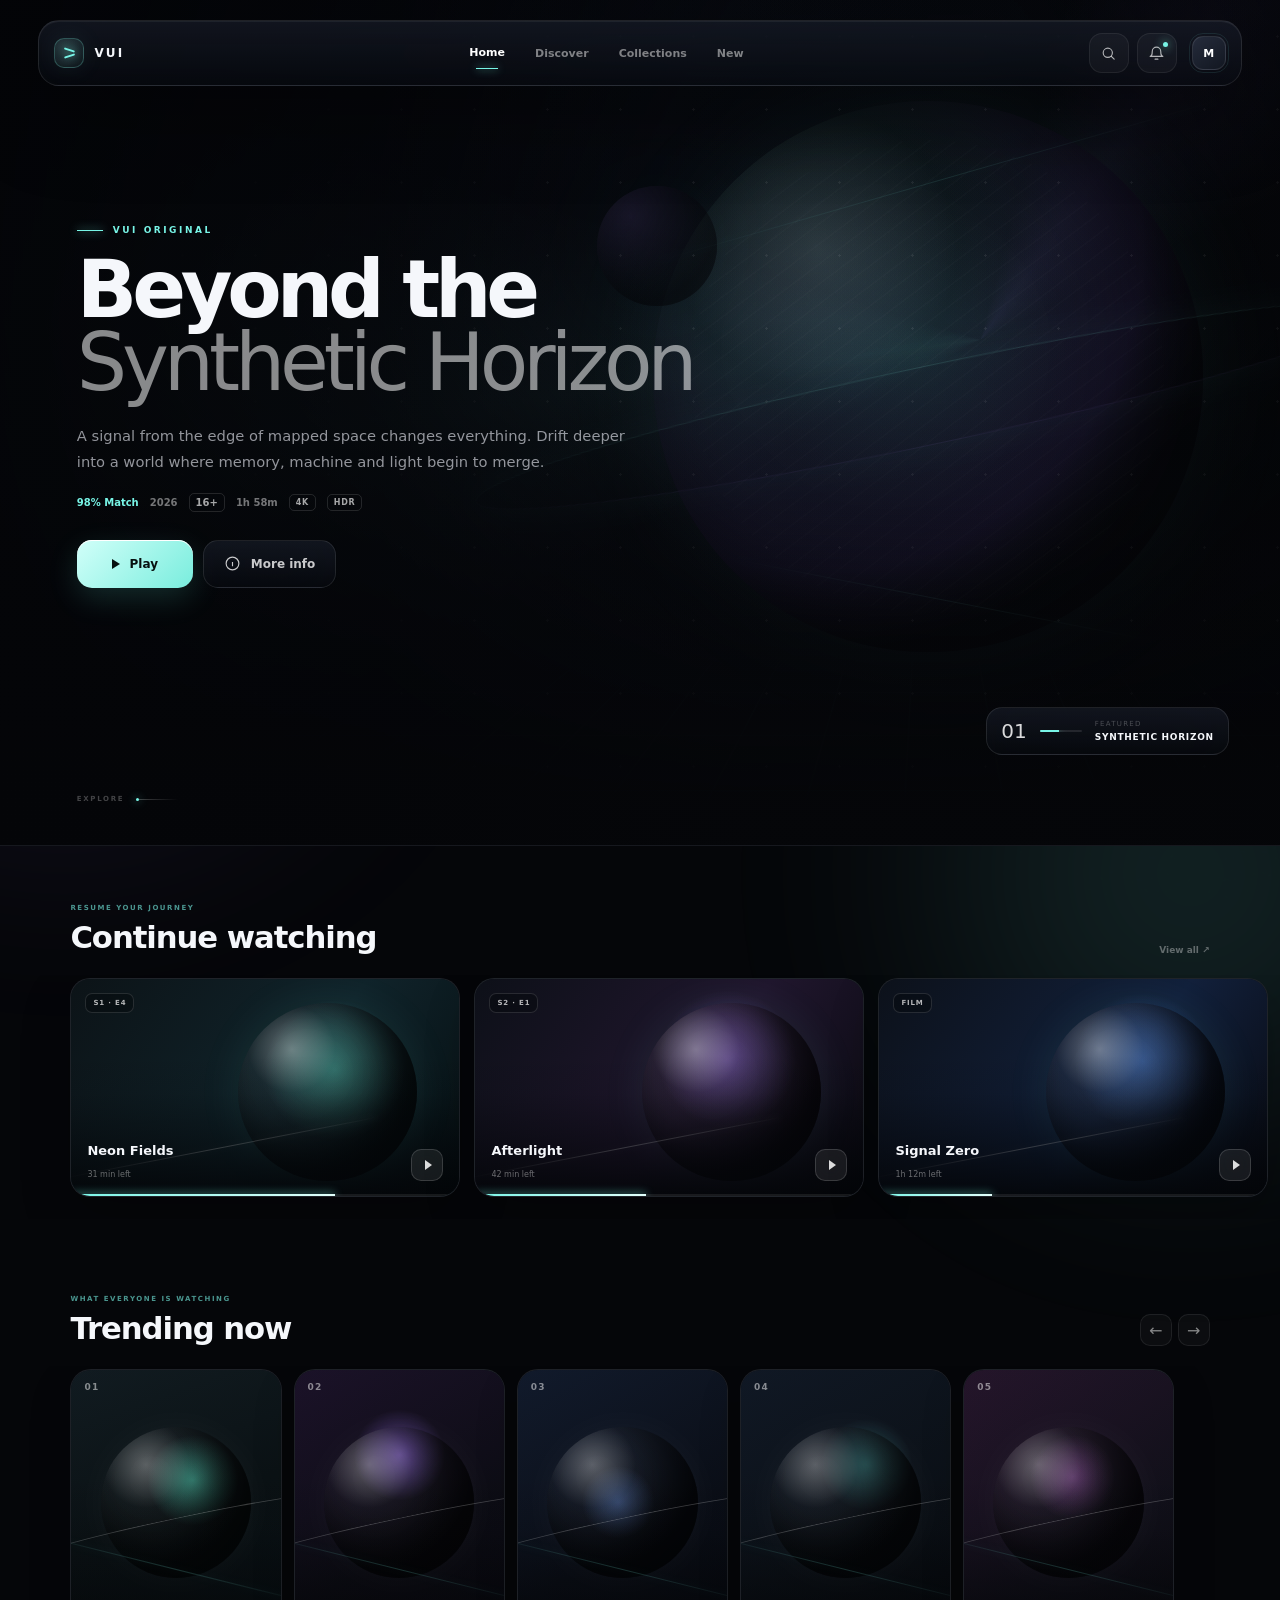
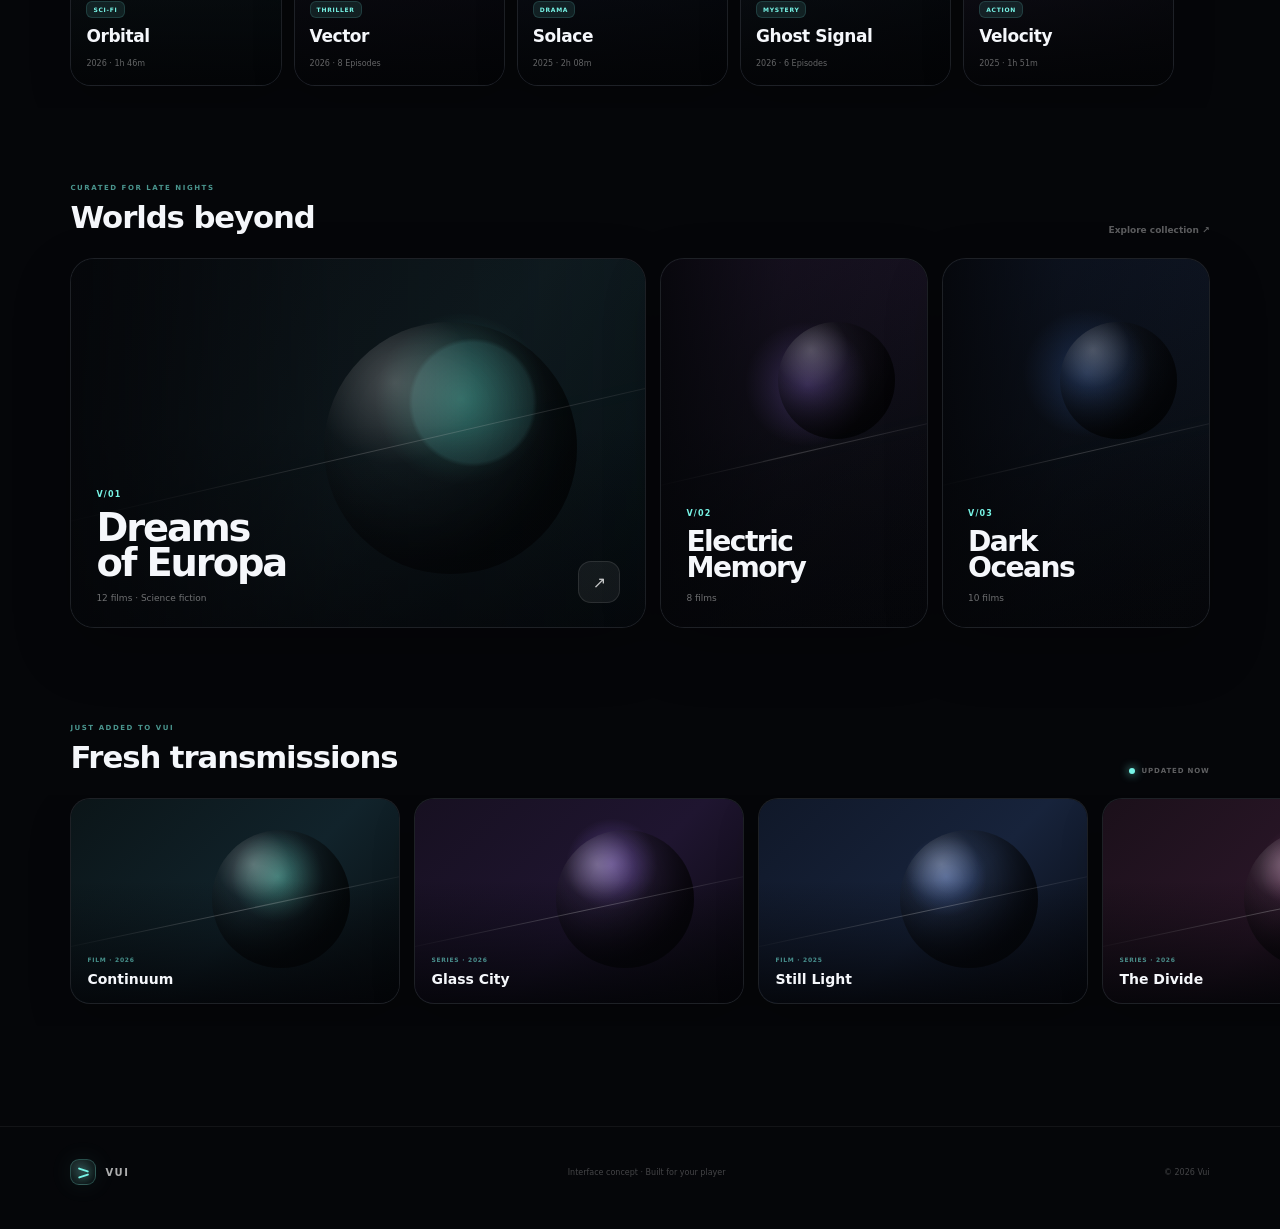
==== resources/vui/index.html @ 6ddaef86 "Render exact Vui homepage with Qt WebEngine" ====
<!doctype html>
<html lang="en">
<head>
  <meta charset="UTF-8" />
  <meta name="viewport" content="width=device-width, initial-scale=1.0" />
  <meta name="theme-color" content="#050609" />
  <title>Vui — Discover</title>
  <link rel="stylesheet" href="./home.css" />
</head>
<body>
  <div class="page-noise"></div>
  <div class="aurora aurora-a"></div>
  <div class="aurora aurora-b"></div>

  <header class="nav-shell">
    <nav class="nav glass">
      <a class="brand" href="./index.html" aria-label="Vui home">
        <span class="brand-mark"><i></i><i></i></span>
        <span>VUI</span>
      </a>

      <div class="nav-links" aria-label="Primary navigation">
        <a class="active" href="#">Home</a>
        <a href="#trending">Discover</a>
        <a href="#collections">Collections</a>
        <a href="#new">New</a>
      </div>

      <div class="nav-actions">
        <button class="round-button search-button" aria-label="Search">
          <svg viewBox="0 0 24 24"><circle cx="11" cy="11" r="6.5"/><path d="m16 16 4 4"/></svg>
        </button>
        <button class="round-button" aria-label="Notifications">
          <svg viewBox="0 0 24 24"><path d="M18 9a6 6 0 0 0-12 0c0 7-3 7-3 7h18s-3 0-3-7M10 20h4"/></svg>
          <span class="notify-dot"></span>
        </button>
        <button class="profile" aria-label="Profile">
          <span class="profile-core">M</span>
          <span class="profile-ring"></span>
        </button>
      </div>
    </nav>
  </header>

  <main>
    <section class="hero">
      <div class="hero-art" aria-hidden="true">
        <div class="planet planet-main"></div>
        <div class="planet planet-small"></div>
        <div class="hero-grid"></div>
        <div class="hero-beam beam-a"></div>
        <div class="hero-beam beam-b"></div>
        <div class="star-field"></div>
      </div>

      <div class="hero-vignette"></div>

      <div class="hero-content">
        <div class="hero-kicker"><span></span> VUI ORIGINAL</div>
        <h1>Beyond the<br><em>Synthetic Horizon</em></h1>
        <p>A signal from the edge of mapped space changes everything. Drift deeper into a world where memory, machine and light begin to merge.</p>

        <div class="meta">
          <span class="match">98% Match</span>
          <span>2026</span>
          <span class="rating">16+</span>
          <span>1h 58m</span>
          <span class="quality">4K</span>
          <span class="quality">HDR</span>
        </div>

        <div class="hero-actions">
          <a class="primary-cta" href="./player.html">
            <span class="play-glyph"></span>
            Play
          </a>
          <a class="secondary-cta glass" href="#featured">
            <svg viewBox="0 0 24 24"><circle cx="12" cy="12" r="9"/><path d="M12 10v6m0-9v.2"/></svg>
            More info
          </a>
        </div>
      </div>

      <div class="hero-index glass" aria-label="Featured selection">
        <span class="index-number">01</span>
        <div class="index-line"><i></i></div>
        <div>
          <small>FEATURED</small>
          <strong>SYNTHETIC HORIZON</strong>
        </div>
      </div>

      <div class="scroll-cue">
        <span>EXPLORE</span>
        <i></i>
      </div>
    </section>

    <section class="content-stage" id="featured">
      <div class="section-head">
        <div>
          <span class="eyebrow">RESUME YOUR JOURNEY</span>
          <h2>Continue watching</h2>
        </div>
        <a href="#trending">View all <span>↗</span></a>
      </div>

      <div class="rail continue-rail">
        <a class="wide-card theme-cyan" href="./player.html">
          <div class="card-art"><span class="sphere"></span><span class="slash"></span></div>
          <div class="card-shade"></div>
          <span class="card-badge">S1 · E4</span>
          <div class="wide-info">
            <div><strong>Neon Fields</strong><span>31 min left</span></div>
            <span class="mini-play"></span>
          </div>
          <div class="progress"><i style="width:68%"></i></div>
        </a>

        <a class="wide-card theme-violet" href="./player.html">
          <div class="card-art"><span class="sphere"></span><span class="slash"></span></div>
          <div class="card-shade"></div>
          <span class="card-badge">S2 · E1</span>
          <div class="wide-info">
            <div><strong>Afterlight</strong><span>42 min left</span></div>
            <span class="mini-play"></span>
          </div>
          <div class="progress"><i style="width:44%"></i></div>
        </a>

        <a class="wide-card theme-blue" href="./player.html">
          <div class="card-art"><span class="sphere"></span><span class="slash"></span></div>
          <div class="card-shade"></div>
          <span class="card-badge">FILM</span>
          <div class="wide-info">
            <div><strong>Signal Zero</strong><span>1h 12m left</span></div>
            <span class="mini-play"></span>
          </div>
          <div class="progress"><i style="width:29%"></i></div>
        </a>
      </div>
    </section>

    <section class="content-stage" id="trending">
      <div class="section-head">
        <div>
          <span class="eyebrow">WHAT EVERYONE IS WATCHING</span>
          <h2>Trending now</h2>
        </div>
        <div class="rail-controls"><button>←</button><button>→</button></div>
      </div>

      <div class="rail poster-rail">
        <a class="poster-card poster-a" href="./player.html">
          <span class="rank">01</span>
          <div class="poster-visual"><i></i></div>
          <div class="poster-overlay">
            <span class="pill">SCI-FI</span>
            <strong>Orbital</strong>
            <small>2026 · 1h 46m</small>
          </div>
        </a>
        <a class="poster-card poster-b" href="./player.html">
          <span class="rank">02</span>
          <div class="poster-visual"><i></i></div>
          <div class="poster-overlay">
            <span class="pill">THRILLER</span>
            <strong>Vector</strong>
            <small>2026 · 8 Episodes</small>
          </div>
        </a>
        <a class="poster-card poster-c" href="./player.html">
          <span class="rank">03</span>
          <div class="poster-visual"><i></i></div>
          <div class="poster-overlay">
            <span class="pill">DRAMA</span>
            <strong>Solace</strong>
            <small>2025 · 2h 08m</small>
          </div>
        </a>
        <a class="poster-card poster-d" href="./player.html">
          <span class="rank">04</span>
          <div class="poster-visual"><i></i></div>
          <div class="poster-overlay">
            <span class="pill">MYSTERY</span>
            <strong>Ghost Signal</strong>
            <small>2026 · 6 Episodes</small>
          </div>
        </a>
        <a class="poster-card poster-e" href="./player.html">
          <span class="rank">05</span>
          <div class="poster-visual"><i></i></div>
          <div class="poster-overlay">
            <span class="pill">ACTION</span>
            <strong>Velocity</strong>
            <small>2025 · 1h 51m</small>
          </div>
        </a>
      </div>
    </section>

    <section class="content-stage" id="collections">
      <div class="section-head">
        <div>
          <span class="eyebrow">CURATED FOR LATE NIGHTS</span>
          <h2>Worlds beyond</h2>
        </div>
        <a href="#new">Explore collection <span>↗</span></a>
      </div>

      <div class="collection-grid">
        <a class="collection-card collection-main" href="./player.html">
          <div class="collection-art"></div>
          <div class="collection-copy">
            <span class="collection-no">V/01</span>
            <h3>Dreams<br>of Europa</h3>
            <p>12 films · Science fiction</p>
            <span class="arrow-orb">↗</span>
          </div>
        </a>
        <a class="collection-card collection-mini collection-two" href="./player.html">
          <div class="collection-art"></div>
          <div class="collection-copy"><span>V/02</span><h3>Electric<br>Memory</h3><p>8 films</p></div>
        </a>
        <a class="collection-card collection-mini collection-three" href="./player.html">
          <div class="collection-art"></div>
          <div class="collection-copy"><span>V/03</span><h3>Dark<br>Oceans</h3><p>10 films</p></div>
        </a>
      </div>
    </section>

    <section class="content-stage" id="new">
      <div class="section-head">
        <div>
          <span class="eyebrow">JUST ADDED TO VUI</span>
          <h2>Fresh transmissions</h2>
        </div>
        <div class="live-chip"><i></i> UPDATED NOW</div>
      </div>

      <div class="rail landscape-rail">
        <a class="landscape-card land-a" href="./player.html"><div class="land-art"></div><div class="land-copy"><span>FILM · 2026</span><strong>Continuum</strong></div></a>
        <a class="landscape-card land-b" href="./player.html"><div class="land-art"></div><div class="land-copy"><span>SERIES · 2026</span><strong>Glass City</strong></div></a>
        <a class="landscape-card land-c" href="./player.html"><div class="land-art"></div><div class="land-copy"><span>FILM · 2025</span><strong>Still Light</strong></div></a>
        <a class="landscape-card land-d" href="./player.html"><div class="land-art"></div><div class="land-copy"><span>SERIES · 2026</span><strong>The Divide</strong></div></a>
      </div>
    </section>
  </main>

  <footer>
    <div class="footer-brand"><span class="brand-mark"><i></i><i></i></span><strong>VUI</strong></div>
    <p>Interface concept · Built for your player</p>
    <span>© 2026 Vui</span>
  </footer>
</body>
</html>
---- resources/vui/home.css ----
@font-face{font-family:Inter;font-style:normal;font-weight:100 900;font-display:swap;src:url("./InterVariable.woff2") format("woff2")}:root{--bg:#050609;--surface:#0b0e14;--glass:rgba(14,18,26,.56);--line:rgba(255,255,255,.1);--text:#f5f7fb;--muted:rgba(235,239,248,.56);--dim:rgba(235,239,248,.3);--cyan:#78f5e7;--cyan2:#b6fff6;--violet:#a788ff;--blue:#6aa8ff;--ease:cubic-bezier(.2,.8,.2,1);--shadow:0 30px 80px rgba(0,0,0,.36)}*{box-sizing:border-box}html{scroll-behavior:smooth}body{margin:0;background:var(--bg);color:var(--text);font-family:Inter,ui-sans-serif,system-ui,-apple-system,BlinkMacSystemFont,"Segoe UI",sans-serif;-webkit-font-smoothing:antialiased;overflow-x:hidden}a{color:inherit;text-decoration:none}button{font:inherit}.page-noise{position:fixed;inset:0;z-index:99;pointer-events:none;opacity:.09;background-image:url("data:image/svg+xml,%3Csvg viewBox='0 0 180 180' xmlns='http://www.w3.org/2000/svg'%3E%3Cfilter id='n'%3E%3CfeTurbulence type='fractalNoise' baseFrequency='.92' numOctaves='3' stitchTiles='stitch'/%3E%3C/filter%3E%3Crect width='100%25' height='100%25' filter='url(%23n)' opacity='.22'/%3E%3C/svg%3E");mix-blend-mode:soft-light}.aurora{position:fixed;z-index:-1;border-radius:50%;filter:blur(130px);opacity:.12;pointer-events:none}.aurora-a{width:42vw;height:42vw;left:-16vw;top:30vh;background:var(--violet);animation:auroraA 16s var(--ease) infinite alternate}.aurora-b{width:38vw;height:38vw;right:-12vw;top:70vh;background:var(--cyan);animation:auroraB 18s var(--ease) infinite alternate}.glass{background:linear-gradient(180deg,rgba(24,29,41,.66),rgba(9,12,18,.5));border:1px solid var(--line);backdrop-filter:blur(28px) saturate(130%);-webkit-backdrop-filter:blur(28px) saturate(130%);box-shadow:inset 0 1px rgba(255,255,255,.06),var(--shadow)}.nav-shell{position:fixed;z-index:80;left:0;right:0;top:0;padding:20px clamp(18px,3vw,48px);pointer-events:none}.nav{height:66px;max-width:1500px;margin:auto;padding:0 11px 0 15px;border-radius:21px;display:grid;grid-template-columns:auto 1fr auto;align-items:center;gap:38px;pointer-events:auto;transition:border-color .35s var(--ease),transform .35s var(--ease)}.nav:hover{border-color:rgba(255,255,255,.16)}.brand{display:flex;align-items:center;gap:10px;font-size:12px;font-weight:800;letter-spacing:.18em}.brand-mark{position:relative;display:grid;place-items:center;width:30px;height:30px;border-radius:10px;border:1px solid rgba(126,245,231,.24);background:radial-gradient(circle at 35% 30%,rgba(169,255,246,.18),rgba(126,245,231,.04));box-shadow:0 0 25px rgba(126,245,231,.08)}.brand-mark i{position:absolute;width:11px;height:1.5px;border-radius:5px;background:var(--cyan);box-shadow:0 0 9px rgba(120,245,231,.7)}.brand-mark i:first-child{transform:translateY(-3px) rotate(18deg)}.brand-mark i:last-child{transform:translateY(3px) rotate(-18deg)}.nav-links{display:flex;align-items:center;justify-content:center;gap:30px}.nav-links a{position:relative;color:rgba(255,255,255,.48);font-size:11px;font-weight:600;transition:color .25s var(--ease),transform .25s var(--ease)}.nav-links a::after{content:"";position:absolute;left:50%;right:50%;bottom:-10px;height:1px;background:var(--cyan);box-shadow:0 0 8px var(--cyan);transition:left .3s var(--ease),right .3s var(--ease)}.nav-links a:hover,.nav-links a.active{color:#fff;transform:translateY(-1px)}.nav-links a.active::after,.nav-links a:hover::after{left:20%;right:20%}.nav-actions{display:flex;align-items:center;gap:8px}.round-button{position:relative;width:40px;height:40px;display:grid;place-items:center;border-radius:13px;border:1px solid rgba(255,255,255,.07);background:rgba(255,255,255,.035);color:rgba(255,255,255,.68);cursor:pointer;transition:.25s var(--ease)}.round-button:hover{color:white;background:rgba(255,255,255,.08);border-color:rgba(255,255,255,.15);transform:translateY(-2px) scale(1.04)}.round-button svg{width:17px;height:17px;fill:none;stroke:currentColor;stroke-width:1.6;stroke-linecap:round;stroke-linejoin:round}.notify-dot{position:absolute;right:8px;top:8px;width:5px;height:5px;border-radius:50%;background:var(--cyan);box-shadow:0 0 10px var(--cyan)}.profile{position:relative;width:42px;height:42px;margin-left:3px;border:0;background:transparent;color:white;cursor:pointer}.profile-core{position:absolute;inset:4px;display:grid;place-items:center;border-radius:11px;background:linear-gradient(145deg,#252b3b,#121721);font-size:11px;font-weight:700;border:1px solid rgba(255,255,255,.1);z-index:2}.profile-ring{position:absolute;inset:1px;border-radius:14px;border:1px solid rgba(126,245,231,.25);opacity:.4;transition:.3s}.profile:hover .profile-ring{inset:-3px;opacity:1;box-shadow:0 0 18px rgba(126,245,231,.14)}.hero{position:relative;min-height:min(880px,94vh);height:94vh;overflow:hidden;border-bottom:1px solid rgba(255,255,255,.06);background:#070a10}.hero-art{position:absolute;inset:0;overflow:hidden;background:radial-gradient(circle at 72% 43%,rgba(91,255,223,.08),transparent 15%),radial-gradient(circle at 67% 45%,rgba(137,104,255,.1),transparent 26%),linear-gradient(115deg,#080b12 0%,#090c13 44%,#040506 100%)}.hero-art::before{content:"";position:absolute;inset:-20%;background:conic-gradient(from 140deg at 69% 43%,transparent 0 28%,rgba(121,244,230,.07) 34%,transparent 41% 65%,rgba(157,125,255,.08) 71%,transparent 79%);animation:heroRotate 25s linear infinite}.planet{position:absolute;border-radius:50%;box-shadow:inset -42px -30px 90px rgba(0,0,0,.65),0 0 100px rgba(119,245,231,.08)}.planet-main{width:min(43vw,650px);height:min(43vw,650px);right:6vw;top:12%;background:radial-gradient(circle at 30% 27%,rgba(189,255,248,.23),rgba(84,163,157,.12) 25%,rgba(45,37,80,.58) 58%,#0a0c12 72%);animation:planetFloat 10s var(--ease) infinite alternate}.planet-main::before{content:"";position:absolute;inset:7%;border-radius:50%;background:repeating-linear-gradient(155deg,transparent 0 14px,rgba(255,255,255,.025) 15px 16px);transform:rotate(-12deg);opacity:.8}.planet-main::after{content:"";position:absolute;left:-34%;right:-34%;top:48%;height:14%;border-radius:50%;border-top:1px solid rgba(138,255,238,.18);border-bottom:1px solid rgba(173,149,255,.13);transform:rotate(-12deg);filter:blur(.2px);box-shadow:0 0 35px rgba(126,245,231,.06)}.planet-small{width:120px;height:120px;right:44%;top:22%;opacity:.5;background:radial-gradient(circle at 28% 25%,rgba(167,136,255,.5),rgba(28,30,48,.35) 58%,#070910 70%);animation:smallFloat 8s var(--ease) infinite alternate}.hero-grid{position:absolute;left:30%;right:-15%;bottom:-36%;height:58%;transform:perspective(560px) rotateX(63deg);transform-origin:top;background-image:linear-gradient(rgba(126,245,231,.09) 1px,transparent 1px),linear-gradient(90deg,rgba(126,245,231,.07) 1px,transparent 1px);background-size:66px 66px;mask-image:linear-gradient(to bottom,transparent,#000 18%,#000 60%,transparent);opacity:.44;animation:gridDrift 11s linear infinite}.hero-beam{position:absolute;height:1px;background:linear-gradient(90deg,transparent,rgba(126,245,231,.38),transparent);box-shadow:0 0 14px rgba(126,245,231,.25);transform-origin:left;opacity:.4}.beam-a{width:47vw;right:2%;top:31%;transform:rotate(-16deg);animation:beamPulse 5s var(--ease) infinite alternate}.beam-b{width:34vw;right:9%;top:66%;transform:rotate(11deg);animation:beamPulse 7s var(--ease) .7s infinite alternate}.star-field{position:absolute;inset:0;background-image:radial-gradient(circle,rgba(255,255,255,.45) 0 1px,transparent 1.4px);background-size:73px 73px;mask-image:linear-gradient(90deg,transparent 0,#000 42%,#000 100%);opacity:.2;animation:stars 18s linear infinite}.hero-vignette{position:absolute;inset:0;background:linear-gradient(90deg,rgba(4,5,8,.96) 0%,rgba(4,5,8,.74) 30%,rgba(4,5,8,.15) 58%,rgba(4,5,8,.12) 78%,rgba(4,5,8,.5) 100%),linear-gradient(180deg,rgba(4,5,8,.3),transparent 38%,#050609 98%)}.hero-content{position:relative;z-index:5;width:min(650px,55vw);padding-top:clamp(205px,25vh,280px);margin-left:clamp(26px,6vw,100px)}.hero-kicker{display:flex;align-items:center;gap:10px;color:var(--cyan);font-size:9px;font-weight:800;letter-spacing:.28em;margin-bottom:18px}.hero-kicker span{width:26px;height:1px;background:var(--cyan);box-shadow:0 0 10px var(--cyan)}.hero h1{font-size:clamp(50px,6.2vw,96px);line-height:.92;letter-spacing:-.065em;margin:0;max-width:780px}.hero h1 em{font-style:normal;font-weight:400;color:rgba(255,255,255,.53)}.hero p{max-width:555px;margin:24px 0 18px;color:rgba(241,244,252,.6);font-size:clamp(13px,1.15vw,16px);line-height:1.75}.meta{display:flex;align-items:center;gap:11px;flex-wrap:wrap;color:rgba(255,255,255,.45);font-size:10px;font-weight:600}.match{color:var(--cyan)}.rating,.quality{padding:3px 6px;border:1px solid rgba(255,255,255,.12);border-radius:5px;color:rgba(255,255,255,.65)}.quality{font-size:8px;letter-spacing:.08em}.hero-actions{display:flex;align-items:center;gap:10px;margin-top:28px}.primary-cta,.secondary-cta{height:48px;border-radius:15px;display:inline-flex;align-items:center;justify-content:center;gap:10px;padding:0 20px;font-size:12px;font-weight:700;transition:.3s var(--ease)}.primary-cta{min-width:116px;color:#07100f;background:linear-gradient(135deg,#d1fff9,#79eddd);box-shadow:0 10px 30px rgba(104,236,219,.16),inset 0 1px white}.primary-cta:hover{transform:translateY(-3px) scale(1.02);box-shadow:0 16px 40px rgba(104,236,219,.26)}.play-glyph{width:0;height:0;border-top:5px solid transparent;border-bottom:5px solid transparent;border-left:8px solid #07100f}.secondary-cta{color:rgba(255,255,255,.78);box-shadow:none}.secondary-cta:hover{transform:translateY(-3px);border-color:rgba(255,255,255,.18);color:#fff}.secondary-cta svg{width:17px;height:17px;fill:none;stroke:currentColor;stroke-width:1.6}.hero-index{position:absolute;z-index:6;right:clamp(28px,4vw,68px);bottom:90px;display:flex;align-items:center;gap:13px;padding:11px 14px;border-radius:16px;box-shadow:none}.index-number{font-size:20px;font-weight:300;color:rgba(255,255,255,.85)}.index-line{width:42px;height:2px;background:rgba(255,255,255,.1);overflow:hidden;border-radius:4px}.index-line i{display:block;width:45%;height:100%;background:var(--cyan);box-shadow:0 0 8px var(--cyan);animation:indexTravel 3s var(--ease) infinite alternate}.hero-index small{display:block;color:rgba(255,255,255,.26);font-size:7px;letter-spacing:.18em;margin-bottom:4px}.hero-index strong{display:block;font-size:9px;letter-spacing:.08em}.scroll-cue{position:absolute;z-index:7;left:clamp(26px,6vw,100px);bottom:42px;display:flex;align-items:center;gap:12px;color:rgba(255,255,255,.25);font-size:7px;font-weight:700;letter-spacing:.24em}.scroll-cue i{width:42px;height:1px;background:linear-gradient(90deg,rgba(255,255,255,.25),transparent);position:relative}.scroll-cue i::before{content:"";position:absolute;left:0;top:-1px;width:3px;height:3px;border-radius:50%;background:var(--cyan);box-shadow:0 0 9px var(--cyan);animation:scrollDot 2.3s var(--ease) infinite}.content-stage{position:relative;z-index:10;padding:58px 0 18px}.section-head{padding:0 clamp(22px,5.5vw,88px);margin-bottom:20px;display:flex;align-items:end;justify-content:space-between;gap:20px}.section-head .eyebrow{display:block;color:rgba(120,245,231,.6);font-size:7px;font-weight:800;letter-spacing:.22em;margin-bottom:7px}.section-head h2{margin:0;font-size:clamp(22px,2.4vw,34px);letter-spacing:-.035em}.section-head>a{color:rgba(255,255,255,.35);font-size:9px;font-weight:600;transition:.25s}.section-head>a:hover{color:var(--cyan);transform:translateX(3px)}.rail{display:flex;gap:14px;overflow-x:auto;scrollbar-width:none;padding:3px clamp(22px,5.5vw,88px) 22px}.rail::-webkit-scrollbar{display:none}.wide-card{position:relative;flex:0 0 min(390px,68vw);aspect-ratio:16/9;border-radius:20px;overflow:hidden;border:1px solid rgba(255,255,255,.08);background:#0c1017;box-shadow:0 20px 50px rgba(0,0,0,.24);transition:transform .38s var(--ease),border-color .38s var(--ease),box-shadow .38s var(--ease)}.wide-card:hover{transform:translateY(-8px) scale(1.018);border-color:rgba(255,255,255,.16);box-shadow:0 28px 60px rgba(0,0,0,.36)}.card-art{position:absolute;inset:0;overflow:hidden}.theme-cyan .card-art{background:radial-gradient(circle at 68% 42%,rgba(95,255,224,.34),transparent 24%),linear-gradient(125deg,#0c1317,#10232a 55%,#071013)}.theme-violet .card-art{background:radial-gradient(circle at 65% 37%,rgba(162,120,255,.37),transparent 24%),linear-gradient(125deg,#0d1018,#20162d 55%,#090a10)}.theme-blue .card-art{background:radial-gradient(circle at 68% 38%,rgba(89,154,255,.38),transparent 23%),linear-gradient(125deg,#0c111a,#12203b 58%,#070910)}.sphere{position:absolute;width:46%;aspect-ratio:1;border-radius:50%;right:11%;top:11%;background:radial-gradient(circle at 30% 26%,rgba(255,255,255,.36),rgba(255,255,255,.05) 24%,rgba(0,0,0,.4) 70%);box-shadow:inset -20px -18px 35px rgba(0,0,0,.52),0 0 45px rgba(121,244,230,.08);transition:transform .55s var(--ease)}.slash{position:absolute;left:-5%;right:20%;bottom:22%;height:1px;background:linear-gradient(90deg,transparent,rgba(255,255,255,.4),transparent);transform:rotate(-11deg);box-shadow:0 0 10px rgba(255,255,255,.16)}.wide-card:hover .sphere{transform:translate(-8px,-8px) scale(1.09)}.card-shade{position:absolute;inset:0;background:linear-gradient(180deg,transparent 35%,rgba(3,5,8,.1) 53%,rgba(3,5,8,.92))}.card-badge{position:absolute;left:14px;top:14px;padding:5px 7px;border:1px solid rgba(255,255,255,.12);border-radius:7px;background:rgba(5,7,11,.35);backdrop-filter:blur(10px);font-size:7px;font-weight:700;letter-spacing:.12em;color:rgba(255,255,255,.7)}.wide-info{position:absolute;left:16px;right:16px;bottom:15px;display:flex;align-items:end;justify-content:space-between}.wide-info strong{display:block;font-size:13px;margin-bottom:4px}.wide-info div span{font-size:8px;color:rgba(255,255,255,.4)}.mini-play{width:32px;height:32px;border-radius:10px;border:1px solid rgba(255,255,255,.15);background:rgba(255,255,255,.08);backdrop-filter:blur(10px);position:relative;transition:.3s}.mini-play::after{content:"";position:absolute;left:13px;top:10px;border-top:5px solid transparent;border-bottom:5px solid transparent;border-left:7px solid rgba(255,255,255,.85)}.wide-card:hover .mini-play{background:var(--cyan);border-color:var(--cyan);transform:scale(1.08)}.wide-card:hover .mini-play::after{border-left-color:#07100f}.progress{position:absolute;left:0;right:0;bottom:0;height:2px;background:rgba(255,255,255,.08)}.progress i{display:block;height:100%;background:linear-gradient(90deg,var(--cyan),#e2fffb);box-shadow:0 0 8px var(--cyan)}.rail-controls{display:flex;gap:6px}.rail-controls button{width:32px;height:32px;border-radius:10px;border:1px solid rgba(255,255,255,.08);background:rgba(255,255,255,.03);color:rgba(255,255,255,.5);cursor:pointer;transition:.25s}.rail-controls button:hover{color:#fff;border-color:rgba(255,255,255,.16);background:rgba(255,255,255,.07);transform:translateY(-2px)}.poster-rail{gap:12px}.poster-card{position:relative;flex:0 0 clamp(190px,16.5vw,258px);aspect-ratio:2/3;border-radius:21px;overflow:hidden;border:1px solid rgba(255,255,255,.08);background:#0b0e15;transition:.42s var(--ease);transform-origin:center bottom;box-shadow:0 18px 40px rgba(0,0,0,.22)}.poster-card:hover{transform:translateY(-12px) scale(1.035);border-color:rgba(255,255,255,.18);box-shadow:0 35px 75px rgba(0,0,0,.38);z-index:3}.poster-visual{position:absolute;inset:0;overflow:hidden;transition:transform .55s var(--ease)}.poster-a .poster-visual{background:radial-gradient(circle at 58% 35%,rgba(92,255,218,.45),transparent 19%),linear-gradient(160deg,#111b21,#0b1215 45%,#081014)}.poster-b .poster-visual{background:radial-gradient(circle at 50% 27%,rgba(162,117,255,.48),transparent 18%),linear-gradient(150deg,#1b1229,#0d0d15 55%,#090910)}.poster-c .poster-visual{background:radial-gradient(circle at 48% 42%,rgba(119,166,255,.36),transparent 17%),linear-gradient(150deg,#111a2c,#0b0f18 54%,#07090e)}.poster-d .poster-visual{background:radial-gradient(circle at 60% 30%,rgba(101,255,240,.25),transparent 18%),linear-gradient(150deg,#101825,#0b1016 60%,#05070b)}.poster-e .poster-visual{background:radial-gradient(circle at 52% 34%,rgba(232,126,255,.3),transparent 18%),linear-gradient(145deg,#25152b,#11101a 58%,#08090d)}.poster-visual::before{content:"";position:absolute;width:72%;aspect-ratio:1;border-radius:50%;left:14%;top:18%;background:radial-gradient(circle at 30% 25%,rgba(255,255,255,.33),rgba(255,255,255,.04) 28%,rgba(0,0,0,.48) 68%);box-shadow:inset -25px -25px 45px rgba(0,0,0,.45),0 0 40px rgba(255,255,255,.04)}.poster-visual::after{content:"";position:absolute;left:-30%;right:-30%;top:47%;height:7%;border-radius:50%;border-top:1px solid rgba(255,255,255,.23);transform:rotate(-12deg)}.poster-visual i{position:absolute;left:-30%;right:-30%;top:63%;height:1px;background:linear-gradient(90deg,transparent,rgba(120,245,231,.28),transparent);transform:rotate(14deg);box-shadow:0 0 9px rgba(120,245,231,.18)}.poster-card:hover .poster-visual{transform:scale(1.06)}.poster-card::after{content:"";position:absolute;inset:0;background:linear-gradient(180deg,rgba(3,4,6,.02) 35%,rgba(3,4,6,.1) 51%,rgba(3,4,6,.95) 100%)}.rank{position:absolute;z-index:3;left:13px;top:12px;color:rgba(255,255,255,.5);font-size:9px;font-weight:700;letter-spacing:.14em}.poster-overlay{position:absolute;z-index:3;left:15px;right:15px;bottom:15px}.poster-overlay .pill{display:inline-block;margin-bottom:8px;padding:4px 6px;border-radius:6px;background:rgba(120,245,231,.1);border:1px solid rgba(120,245,231,.14);color:var(--cyan);font-size:6px;font-weight:800;letter-spacing:.12em}.poster-overlay strong{display:block;font-size:17px;letter-spacing:-.025em;margin-bottom:5px}.poster-overlay small{color:rgba(255,255,255,.38);font-size:8px}.collection-grid{display:grid;grid-template-columns:1.55fr .72fr .72fr;gap:14px;padding:3px clamp(22px,5.5vw,88px) 20px}.collection-card{position:relative;min-height:370px;border-radius:24px;overflow:hidden;border:1px solid rgba(255,255,255,.08);background:#0b0e14;box-shadow:0 22px 55px rgba(0,0,0,.25);transition:.4s var(--ease)}.collection-card:hover{transform:translateY(-9px);border-color:rgba(255,255,255,.17);box-shadow:0 32px 70px rgba(0,0,0,.38)}.collection-art{position:absolute;inset:0;transition:transform .6s var(--ease)}.collection-main .collection-art{background:radial-gradient(circle at 68% 38%,rgba(93,255,221,.35),transparent 19%),radial-gradient(circle at 70% 39%,#203f43 0 13%,transparent 14%),linear-gradient(130deg,#0b1116 0%,#101d22 55%,#071014)}.collection-two .collection-art{background:radial-gradient(circle at 55% 34%,rgba(165,124,255,.39),transparent 22%),linear-gradient(155deg,#1e1529,#0e0e16 58%,#090a0f)}.collection-three .collection-art{background:radial-gradient(circle at 54% 31%,rgba(86,145,255,.34),transparent 22%),linear-gradient(155deg,#101829,#0b1018 58%,#07090d)}.collection-art::before{content:"";position:absolute;width:44%;aspect-ratio:1;border-radius:50%;right:12%;top:17%;background:radial-gradient(circle at 28% 24%,rgba(255,255,255,.33),rgba(255,255,255,.02) 31%,rgba(0,0,0,.5) 71%);box-shadow:inset -25px -25px 50px rgba(0,0,0,.48)}.collection-art::after{content:"";position:absolute;left:-20%;right:-20%;top:53%;height:1px;background:linear-gradient(90deg,transparent,rgba(255,255,255,.27),transparent);transform:rotate(-13deg);box-shadow:0 0 14px rgba(120,245,231,.13)}.collection-card:hover .collection-art{transform:scale(1.05)}.collection-card::after{content:"";position:absolute;inset:0;background:linear-gradient(90deg,rgba(4,5,8,.85),rgba(4,5,8,.3) 46%,rgba(4,5,8,.08)),linear-gradient(180deg,transparent 45%,rgba(4,5,8,.68))}.collection-copy{position:absolute;z-index:3;left:25px;right:25px;bottom:24px}.collection-copy>span:first-child{display:block;color:var(--cyan);font-size:8px;font-weight:700;letter-spacing:.15em;margin-bottom:11px}.collection-copy h3{margin:0;font-size:clamp(28px,3vw,48px);line-height:.93;letter-spacing:-.055em}.collection-mini .collection-copy h3{font-size:clamp(24px,2.2vw,34px)}.collection-copy p{margin:12px 0 0;color:rgba(255,255,255,.42);font-size:9px}.arrow-orb{position:absolute;right:0;bottom:0;width:42px;height:42px;border-radius:13px;display:grid!important;place-items:center;background:rgba(255,255,255,.06);border:1px solid rgba(255,255,255,.1);color:rgba(255,255,255,.75)!important;font-size:16px!important;transition:.3s}.collection-card:hover .arrow-orb{background:var(--cyan);color:#07100f!important;border-color:var(--cyan);transform:rotate(8deg)}.live-chip{display:flex;align-items:center;gap:7px;color:rgba(255,255,255,.36);font-size:7px;font-weight:700;letter-spacing:.12em}.live-chip i{width:6px;height:6px;border-radius:50%;background:var(--cyan);box-shadow:0 0 10px var(--cyan);animation:live 2s var(--ease) infinite}.landscape-card{position:relative;flex:0 0 min(330px,70vw);aspect-ratio:16/10;border-radius:20px;overflow:hidden;border:1px solid rgba(255,255,255,.08);background:#0b0e14;transition:.38s var(--ease);box-shadow:0 18px 42px rgba(0,0,0,.22)}.landscape-card:hover{transform:translateY(-8px) scale(1.02);border-color:rgba(255,255,255,.17);box-shadow:0 30px 60px rgba(0,0,0,.36)}.land-art{position:absolute;inset:0;transition:transform .55s var(--ease)}.land-a .land-art{background:radial-gradient(circle at 63% 38%,rgba(116,255,224,.37),transparent 19%),linear-gradient(135deg,#0b1518,#11232b 55%,#070b0e)}.land-b .land-art{background:radial-gradient(circle at 60% 32%,rgba(164,122,255,.4),transparent 19%),linear-gradient(135deg,#171021,#1f1530 55%,#09080d)}.land-c .land-art{background:radial-gradient(circle at 57% 38%,rgba(113,155,255,.36),transparent 18%),linear-gradient(135deg,#101829,#17233b 55%,#080b12)}.land-d .land-art{background:radial-gradient(circle at 61% 34%,rgba(255,114,210,.27),transparent 18%),linear-gradient(135deg,#1b101a,#2a1628 55%,#0b080b)}.land-art::before{content:"";position:absolute;width:42%;aspect-ratio:1;border-radius:50%;right:15%;top:15%;background:radial-gradient(circle at 30% 25%,rgba(255,255,255,.28),rgba(255,255,255,.03) 26%,rgba(0,0,0,.48) 70%);box-shadow:inset -20px -20px 42px rgba(0,0,0,.5)}.land-art::after{content:"";position:absolute;left:-10%;right:-10%;top:55%;height:1px;background:linear-gradient(90deg,transparent,rgba(255,255,255,.3),transparent);transform:rotate(-12deg)}.landscape-card:hover .land-art{transform:scale(1.06)}.landscape-card::after{content:"";position:absolute;inset:0;background:linear-gradient(180deg,transparent 40%,rgba(3,4,7,.88))}.land-copy{position:absolute;z-index:2;left:16px;bottom:15px}.land-copy span{display:block;color:rgba(120,245,231,.56);font-size:6px;font-weight:700;letter-spacing:.12em;margin-bottom:6px}.land-copy strong{font-size:14px}.content-stage:last-of-type{padding-bottom:70px}footer{margin-top:30px;padding:32px clamp(22px,5.5vw,88px) 44px;display:flex;align-items:center;justify-content:space-between;gap:20px;border-top:1px solid rgba(255,255,255,.06);color:rgba(255,255,255,.25);font-size:8px}.footer-brand{display:flex;align-items:center;gap:9px;color:rgba(255,255,255,.68);letter-spacing:.18em}.footer-brand .brand-mark{width:26px;height:26px;border-radius:9px}.footer-brand strong{font-size:10px}@keyframes auroraA{to{transform:translate(13vw,-8vh) scale(1.18);opacity:.18}}@keyframes auroraB{to{transform:translate(-12vw,9vh) scale(1.15);opacity:.17}}@keyframes heroRotate{to{transform:rotate(360deg)}}@keyframes planetFloat{to{transform:translate(-12px,-15px) scale(1.025)}}@keyframes smallFloat{to{transform:translate(18px,-16px) scale(1.08)}}@keyframes gridDrift{to{background-position:0 66px,66px 0}}@keyframes beamPulse{to{opacity:.8;filter:brightness(1.35)}}@keyframes stars{to{background-position:73px 36px}}@keyframes indexTravel{to{width:100%}}@keyframes scrollDot{0%{left:0;opacity:0}20%{opacity:1}80%{opacity:1}100%{left:90%;opacity:0}}@keyframes live{50%{opacity:.35;box-shadow:0 0 4px var(--cyan)}}@media(max-width:980px){.nav-links{gap:18px}.hero{min-height:760px}.hero-content{width:70vw;padding-top:230px}.planet-main{width:520px;height:520px;right:-130px;top:18%}.planet-small{display:none}.collection-grid{grid-template-columns:1.2fr 1fr}.collection-main{grid-row:span 2}.collection-three{grid-column:2}.collection-card{min-height:300px}.collection-main{min-height:614px}}@media(max-width:700px){.nav-shell{padding:10px}.nav{height:58px;border-radius:18px;grid-template-columns:auto 1fr auto;gap:10px}.brand>span:last-child{display:none}.brand-mark{width:28px;height:28px}.nav-links{gap:14px}.nav-links a{font-size:9px}.nav-links a:nth-child(3),.nav-links a:nth-child(4){display:none}.search-button{display:none}.round-button{width:36px;height:36px}.profile{width:38px;height:38px}.hero{height:86svh;min-height:650px}.hero-content{width:auto;margin:0 20px;padding-top:190px}.hero h1{font-size:clamp(48px,14vw,68px)}.hero p{font-size:12px;line-height:1.6;max-width:90%}.planet-main{width:420px;height:420px;right:-205px;top:16%;opacity:.8}.hero-vignette{background:linear-gradient(90deg,rgba(4,5,8,.95),rgba(4,5,8,.52) 52%,rgba(4,5,8,.1)),linear-gradient(180deg,rgba(4,5,8,.3),transparent 40%,#050609 98%)}.hero-index{display:none}.scroll-cue{left:20px;bottom:26px}.section-head{padding-left:20px;padding-right:20px}.rail{padding-left:20px;padding-right:20px}.collection-grid{grid-template-columns:1fr;padding-left:20px;padding-right:20px}.collection-main,.collection-card{min-height:330px;grid-row:auto;grid-column:auto}.collection-mini .collection-copy h3{font-size:32px}.poster-card{flex-basis:190px}footer{padding-left:20px;padding-right:20px;align-items:flex-start;flex-direction:column}.footer-brand{order:-1}}@media(max-width:470px){.hero-actions{gap:8px}.primary-cta,.secondary-cta{height:45px;padding:0 16px}.meta{gap:8px}.wide-card{flex-basis:82vw}.section-head>a{display:none}.rail-controls{display:none}.nav-actions .round-button{display:none}.nav{grid-template-columns:auto 1fr auto}.nav-links{justify-self:center}.poster-card{flex-basis:57vw}}@media(prefers-reduced-motion:reduce){*,*::before,*::after{animation-duration:.001ms!important;animation-iteration-count:1!important;scroll-behavior:auto!important;transition-duration:.001ms!important}}
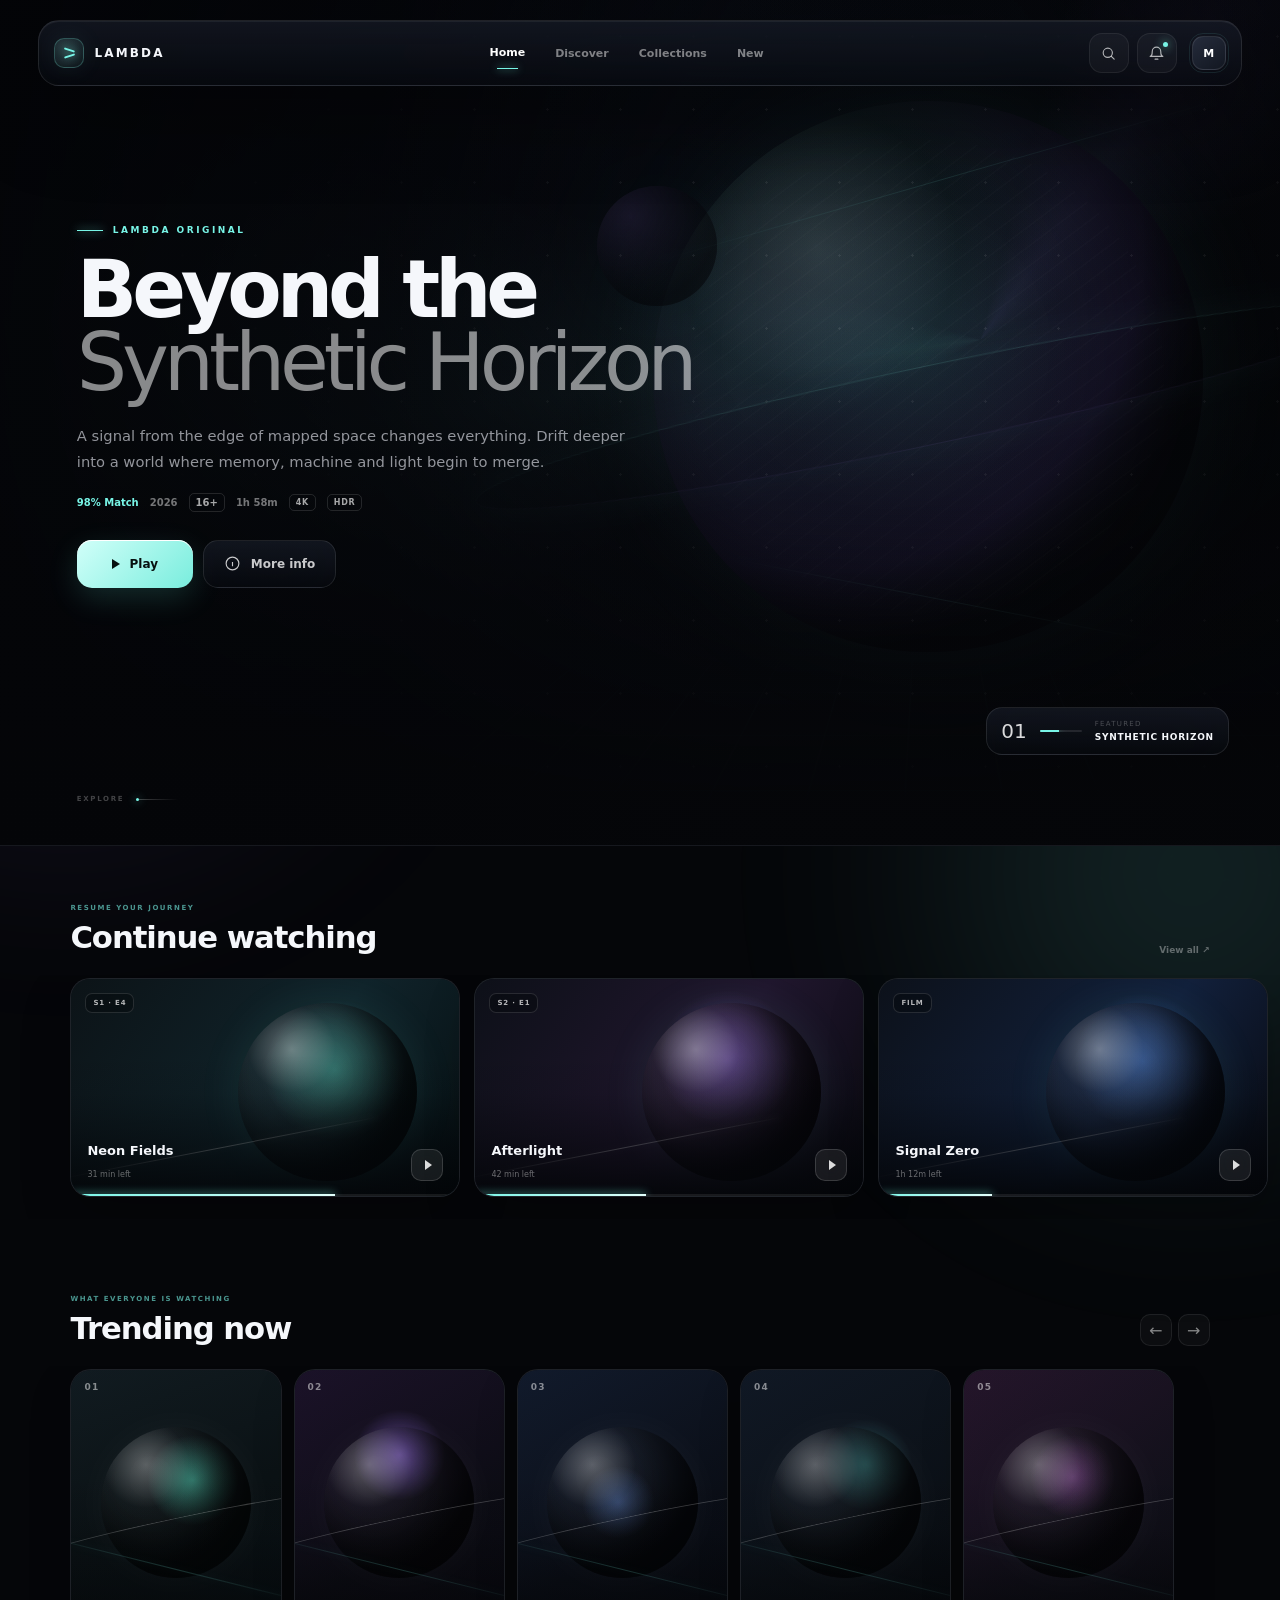
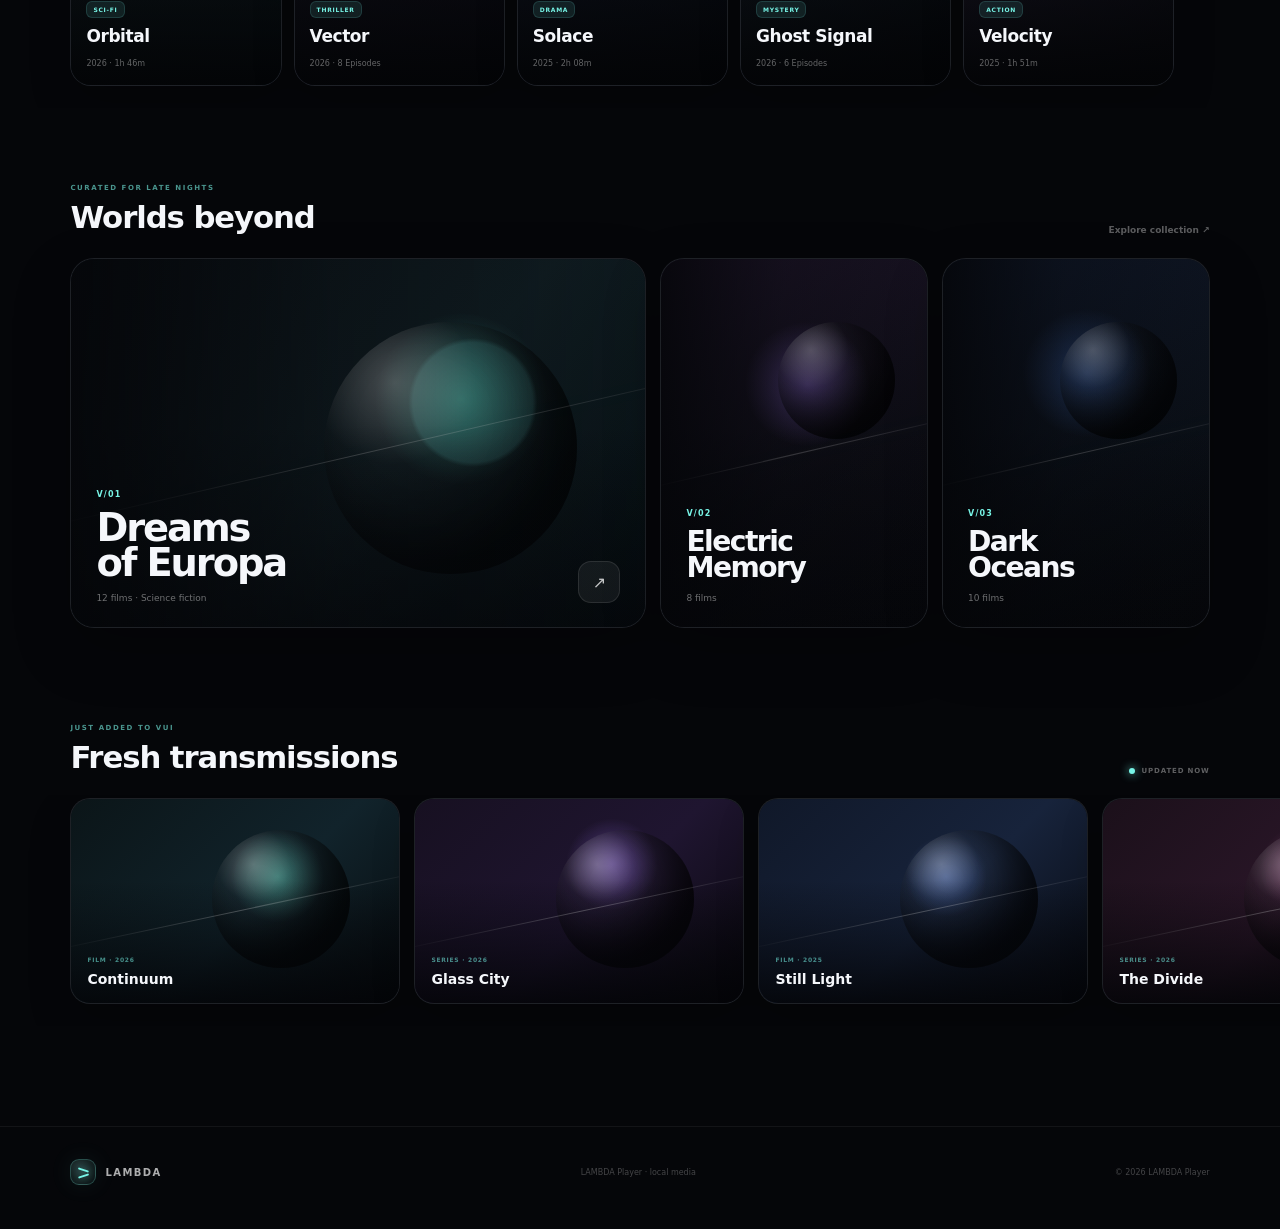
==== commit 6d6ad903: "Reset as LAMBDA Player v0.2.1 with Vui CSS player" ====
--- a/resources/vui/index.html
+++ b/resources/vui/index.html
@@ -4,7 +4,7 @@
   <meta charset="UTF-8" />
   <meta name="viewport" content="width=device-width, initial-scale=1.0" />
   <meta name="theme-color" content="#050609" />
-  <title>Vui — Discover</title>
+  <title>LAMBDA Player — Discover</title>
   <link rel="stylesheet" href="./home.css" />
 </head>
 <body>
@@ -16,7 +16,7 @@
     <nav class="nav glass">
       <a class="brand" href="./index.html" aria-label="Vui home">
         <span class="brand-mark"><i></i><i></i></span>
-        <span>VUI</span>
+        <span>LAMBDA</span>
       </a>
 
       <div class="nav-links" aria-label="Primary navigation">
@@ -56,7 +56,7 @@
       <div class="hero-vignette"></div>
 
       <div class="hero-content">
-        <div class="hero-kicker"><span></span> VUI ORIGINAL</div>
+        <div class="hero-kicker"><span></span> LAMBDA ORIGINAL</div>
         <h1>Beyond the<br><em>Synthetic Horizon</em></h1>
         <p>A signal from the edge of mapped space changes everything. Drift deeper into a world where memory, machine and light begin to merge.</p>
 
@@ -248,9 +248,9 @@
   </main>
 
   <footer>
-    <div class="footer-brand"><span class="brand-mark"><i></i><i></i></span><strong>VUI</strong></div>
-    <p>Interface concept · Built for your player</p>
-    <span>© 2026 Vui</span>
+    <div class="footer-brand"><span class="brand-mark"><i></i><i></i></span><strong>LAMBDA</strong></div>
+    <p>LAMBDA Player · local media</p>
+    <span>© 2026 LAMBDA Player</span>
   </footer>
 </body>
 </html>
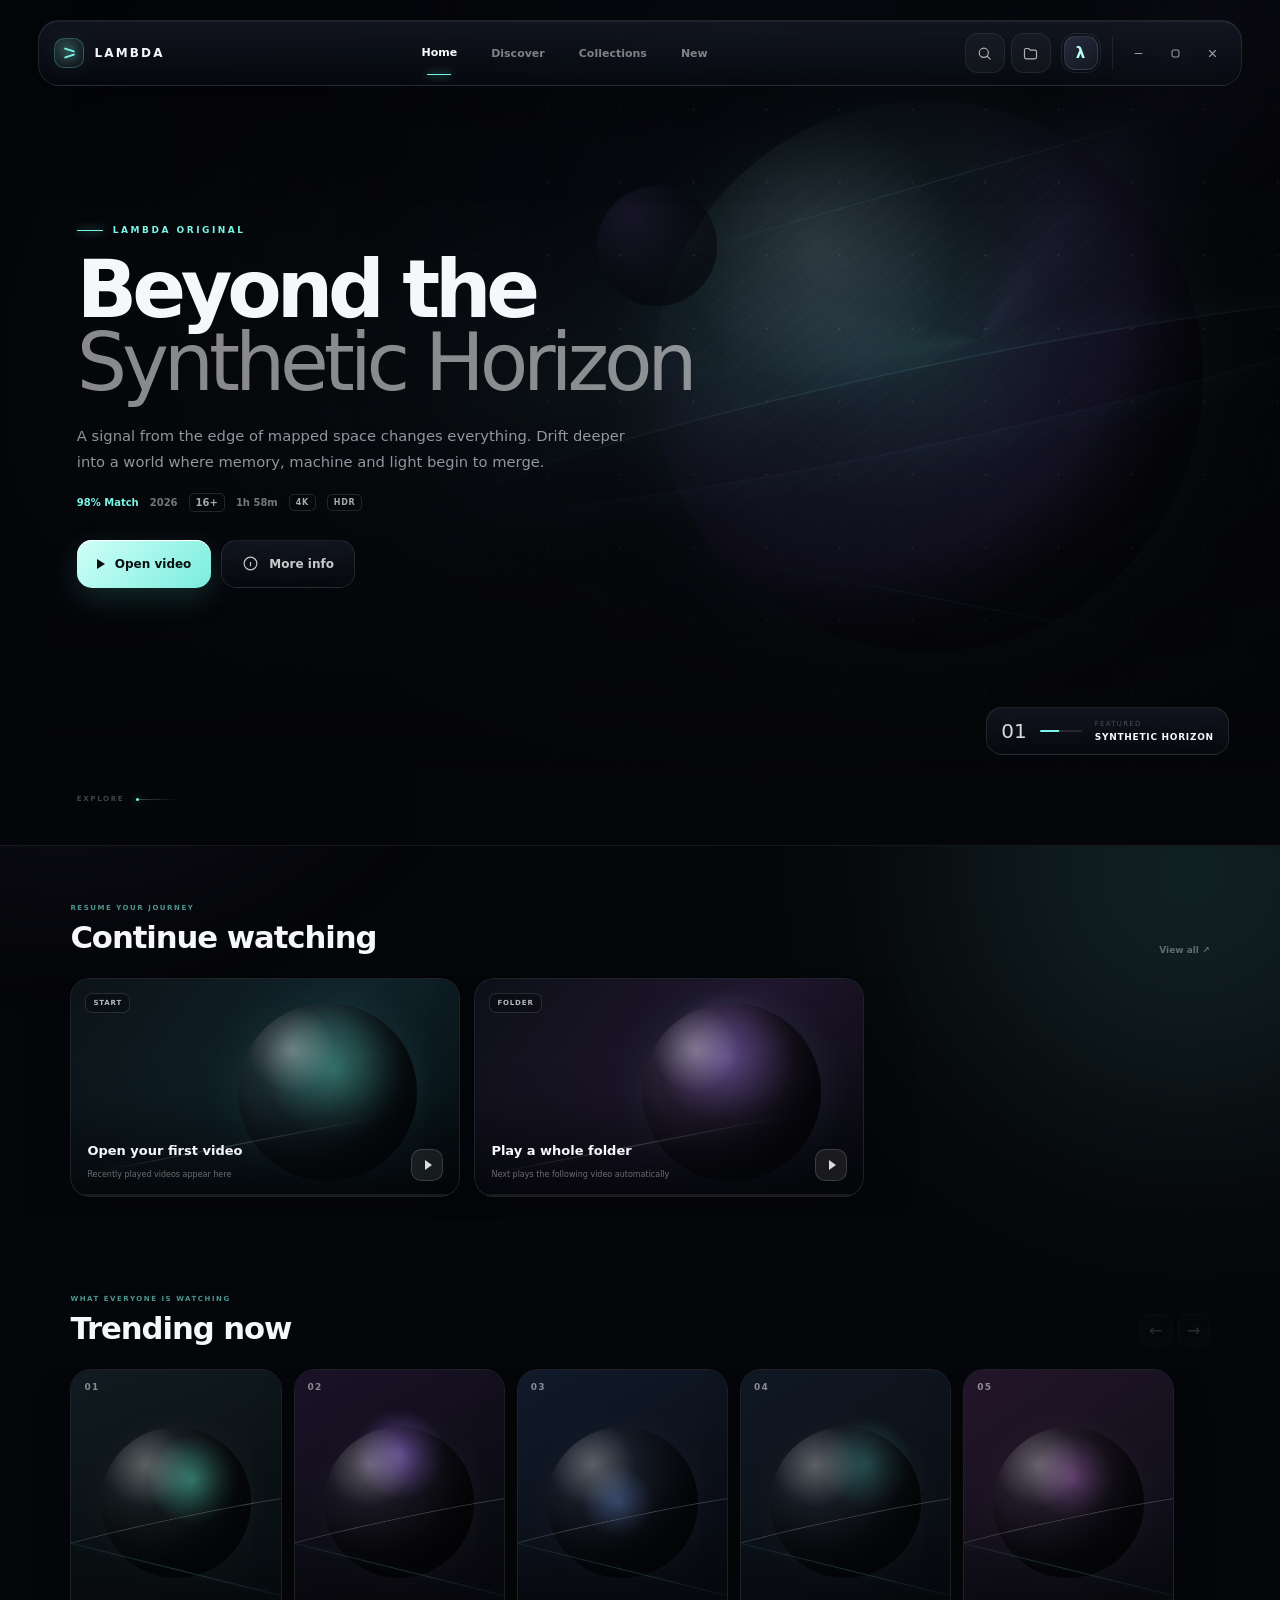
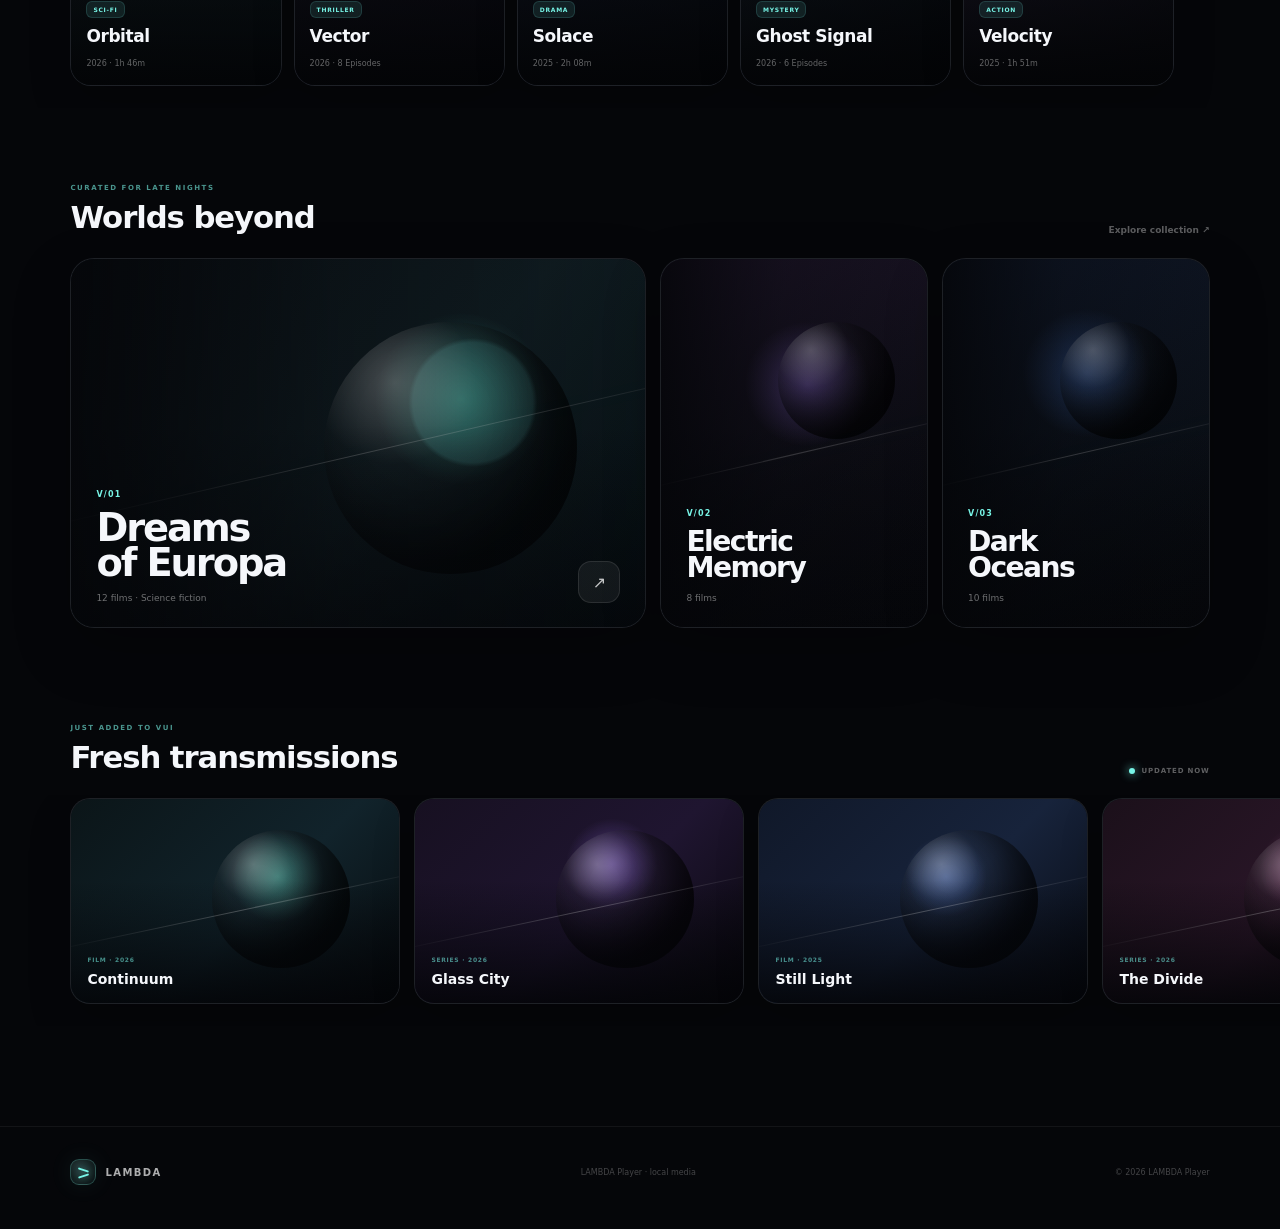
==== commit 7107e098: "v0.2.2: fix video playback, frameless polished UI Fix "opening a video doesn't work": - Connect mpvW" ====
--- a/resources/vui/index.html
+++ b/resources/vui/index.html
@@ -6,15 +6,16 @@
   <meta name="theme-color" content="#050609" />
   <title>LAMBDA Player — Discover</title>
   <link rel="stylesheet" href="./home.css" />
+  <link rel="stylesheet" href="./window.css" />
 </head>
 <body>
   <div class="page-noise"></div>
   <div class="aurora aurora-a"></div>
   <div class="aurora aurora-b"></div>
 
-  <header class="nav-shell">
+  <header class="nav-shell" data-drag>
     <nav class="nav glass">
-      <a class="brand" href="./index.html" aria-label="Vui home">
+      <a class="brand" href="#top" aria-label="Back to top" title="Back to top">
         <span class="brand-mark"><i></i><i></i></span>
         <span>LAMBDA</span>
       </a>
@@ -27,23 +28,23 @@
       </div>
 
       <div class="nav-actions">
-        <button class="round-button search-button" aria-label="Search">
+        <button class="round-button search-button" data-action="open" aria-label="Open video" title="Open a video (Ctrl+O)">
           <svg viewBox="0 0 24 24"><circle cx="11" cy="11" r="6.5"/><path d="m16 16 4 4"/></svg>
         </button>
-        <button class="round-button" aria-label="Notifications">
-          <svg viewBox="0 0 24 24"><path d="M18 9a6 6 0 0 0-12 0c0 7-3 7-3 7h18s-3 0-3-7M10 20h4"/></svg>
-          <span class="notify-dot"></span>
+        <button class="round-button" data-action="folder" aria-label="Open folder" title="Play a folder of videos">
+          <svg viewBox="0 0 24 24"><path d="M3.5 7.5A2.5 2.5 0 0 1 6 5h3.6l2 2.2H18a2.5 2.5 0 0 1 2.5 2.5v7.3A2.5 2.5 0 0 1 18 19.5H6A2.5 2.5 0 0 1 3.5 17z"/></svg>
         </button>
-        <button class="profile" aria-label="Profile">
-          <span class="profile-core">M</span>
+        <button class="profile" data-action="about" aria-label="About LAMBDA Player" title="About LAMBDA Player" aria-haspopup="dialog">
+          <span class="profile-core">λ</span>
           <span class="profile-ring"></span>
         </button>
+        <div data-window-controls></div>
       </div>
     </nav>
   </header>
 
   <main>
-    <section class="hero">
+    <section class="hero" id="top">
       <div class="hero-art" aria-hidden="true">
         <div class="planet planet-main"></div>
         <div class="planet planet-small"></div>
@@ -70,9 +71,9 @@
         </div>
 
         <div class="hero-actions">
-          <a class="primary-cta" href="./player.html">
+          <a class="primary-cta" href="./player.html" data-action="resume">
             <span class="play-glyph"></span>
-            Play
+            <span class="primary-cta-label">Play</span>
           </a>
           <a class="secondary-cta glass" href="#featured">
             <svg viewBox="0 0 24 24"><circle cx="12" cy="12" r="9"/><path d="M12 10v6m0-9v.2"/></svg>
@@ -147,7 +148,7 @@
           <span class="eyebrow">WHAT EVERYONE IS WATCHING</span>
           <h2>Trending now</h2>
         </div>
-        <div class="rail-controls"><button>←</button><button>→</button></div>
+        <div class="rail-controls" data-rail=".poster-rail"><button type="button" data-dir="-1" aria-label="Scroll left" title="Scroll left">←</button><button type="button" data-dir="1" aria-label="Scroll right" title="Scroll right">→</button></div>
       </div>
 
       <div class="rail poster-rail">
@@ -247,6 +248,10 @@
     </section>
   </main>
 
+  <script src="qrc:///qtwebchannel/qwebchannel.js"></script>
+  <script src="./window.js"></script>
+  <script src="./home.js"></script>
+
   <footer>
     <div class="footer-brand"><span class="brand-mark"><i></i><i></i></span><strong>LAMBDA</strong></div>
     <p>LAMBDA Player · local media</p>
--- a/resources/vui/home.css
+++ b/resources/vui/home.css
@@ -1 +1,47 @@
-@font-face{font-family:Inter;font-style:normal;font-weight:100 900;font-display:swap;src:url("./InterVariable.woff2") format("woff2")}:root{--bg:#050609;--surface:#0b0e14;--glass:rgba(14,18,26,.56);--line:rgba(255,255,255,.1);--text:#f5f7fb;--muted:rgba(235,239,248,.56);--dim:rgba(235,239,248,.3);--cyan:#78f5e7;--cyan2:#b6fff6;--violet:#a788ff;--blue:#6aa8ff;--ease:cubic-bezier(.2,.8,.2,1);--shadow:0 30px 80px rgba(0,0,0,.36)}*{box-sizing:border-box}html{scroll-behavior:smooth}body{margin:0;background:var(--bg);color:var(--text);font-family:Inter,ui-sans-serif,system-ui,-apple-system,BlinkMacSystemFont,"Segoe UI",sans-serif;-webkit-font-smoothing:antialiased;overflow-x:hidden}a{color:inherit;text-decoration:none}button{font:inherit}.page-noise{position:fixed;inset:0;z-index:99;pointer-events:none;opacity:.09;background-image:url("data:image/svg+xml,%3Csvg viewBox='0 0 180 180' xmlns='http://www.w3.org/2000/svg'%3E%3Cfilter id='n'%3E%3CfeTurbulence type='fractalNoise' baseFrequency='.92' numOctaves='3' stitchTiles='stitch'/%3E%3C/filter%3E%3Crect width='100%25' height='100%25' filter='url(%23n)' opacity='.22'/%3E%3C/svg%3E");mix-blend-mode:soft-light}.aurora{position:fixed;z-index:-1;border-radius:50%;filter:blur(130px);opacity:.12;pointer-events:none}.aurora-a{width:42vw;height:42vw;left:-16vw;top:30vh;background:var(--violet);animation:auroraA 16s var(--ease) infinite alternate}.aurora-b{width:38vw;height:38vw;right:-12vw;top:70vh;background:var(--cyan);animation:auroraB 18s var(--ease) infinite alternate}.glass{background:linear-gradient(180deg,rgba(24,29,41,.66),rgba(9,12,18,.5));border:1px solid var(--line);backdrop-filter:blur(28px) saturate(130%);-webkit-backdrop-filter:blur(28px) saturate(130%);box-shadow:inset 0 1px rgba(255,255,255,.06),var(--shadow)}.nav-shell{position:fixed;z-index:80;left:0;right:0;top:0;padding:20px clamp(18px,3vw,48px);pointer-events:none}.nav{height:66px;max-width:1500px;margin:auto;padding:0 11px 0 15px;border-radius:21px;display:grid;grid-template-columns:auto 1fr auto;align-items:center;gap:38px;pointer-events:auto;transition:border-color .35s var(--ease),transform .35s var(--ease)}.nav:hover{border-color:rgba(255,255,255,.16)}.brand{display:flex;align-items:center;gap:10px;font-size:12px;font-weight:800;letter-spacing:.18em}.brand-mark{position:relative;display:grid;place-items:center;width:30px;height:30px;border-radius:10px;border:1px solid rgba(126,245,231,.24);background:radial-gradient(circle at 35% 30%,rgba(169,255,246,.18),rgba(126,245,231,.04));box-shadow:0 0 25px rgba(126,245,231,.08)}.brand-mark i{position:absolute;width:11px;height:1.5px;border-radius:5px;background:var(--cyan);box-shadow:0 0 9px rgba(120,245,231,.7)}.brand-mark i:first-child{transform:translateY(-3px) rotate(18deg)}.brand-mark i:last-child{transform:translateY(3px) rotate(-18deg)}.nav-links{display:flex;align-items:center;justify-content:center;gap:30px}.nav-links a{position:relative;color:rgba(255,255,255,.48);font-size:11px;font-weight:600;transition:color .25s var(--ease),transform .25s var(--ease)}.nav-links a::after{content:"";position:absolute;left:50%;right:50%;bottom:-10px;height:1px;background:var(--cyan);box-shadow:0 0 8px var(--cyan);transition:left .3s var(--ease),right .3s var(--ease)}.nav-links a:hover,.nav-links a.active{color:#fff;transform:translateY(-1px)}.nav-links a.active::after,.nav-links a:hover::after{left:20%;right:20%}.nav-actions{display:flex;align-items:center;gap:8px}.round-button{position:relative;width:40px;height:40px;display:grid;place-items:center;border-radius:13px;border:1px solid rgba(255,255,255,.07);background:rgba(255,255,255,.035);color:rgba(255,255,255,.68);cursor:pointer;transition:.25s var(--ease)}.round-button:hover{color:white;background:rgba(255,255,255,.08);border-color:rgba(255,255,255,.15);transform:translateY(-2px) scale(1.04)}.round-button svg{width:17px;height:17px;fill:none;stroke:currentColor;stroke-width:1.6;stroke-linecap:round;stroke-linejoin:round}.notify-dot{position:absolute;right:8px;top:8px;width:5px;height:5px;border-radius:50%;background:var(--cyan);box-shadow:0 0 10px var(--cyan)}.profile{position:relative;width:42px;height:42px;margin-left:3px;border:0;background:transparent;color:white;cursor:pointer}.profile-core{position:absolute;inset:4px;display:grid;place-items:center;border-radius:11px;background:linear-gradient(145deg,#252b3b,#121721);font-size:11px;font-weight:700;border:1px solid rgba(255,255,255,.1);z-index:2}.profile-ring{position:absolute;inset:1px;border-radius:14px;border:1px solid rgba(126,245,231,.25);opacity:.4;transition:.3s}.profile:hover .profile-ring{inset:-3px;opacity:1;box-shadow:0 0 18px rgba(126,245,231,.14)}.hero{position:relative;min-height:min(880px,94vh);height:94vh;overflow:hidden;border-bottom:1px solid rgba(255,255,255,.06);background:#070a10}.hero-art{position:absolute;inset:0;overflow:hidden;background:radial-gradient(circle at 72% 43%,rgba(91,255,223,.08),transparent 15%),radial-gradient(circle at 67% 45%,rgba(137,104,255,.1),transparent 26%),linear-gradient(115deg,#080b12 0%,#090c13 44%,#040506 100%)}.hero-art::before{content:"";position:absolute;inset:-20%;background:conic-gradient(from 140deg at 69% 43%,transparent 0 28%,rgba(121,244,230,.07) 34%,transparent 41% 65%,rgba(157,125,255,.08) 71%,transparent 79%);animation:heroRotate 25s linear infinite}.planet{position:absolute;border-radius:50%;box-shadow:inset -42px -30px 90px rgba(0,0,0,.65),0 0 100px rgba(119,245,231,.08)}.planet-main{width:min(43vw,650px);height:min(43vw,650px);right:6vw;top:12%;background:radial-gradient(circle at 30% 27%,rgba(189,255,248,.23),rgba(84,163,157,.12) 25%,rgba(45,37,80,.58) 58%,#0a0c12 72%);animation:planetFloat 10s var(--ease) infinite alternate}.planet-main::before{content:"";position:absolute;inset:7%;border-radius:50%;background:repeating-linear-gradient(155deg,transparent 0 14px,rgba(255,255,255,.025) 15px 16px);transform:rotate(-12deg);opacity:.8}.planet-main::after{content:"";position:absolute;left:-34%;right:-34%;top:48%;height:14%;border-radius:50%;border-top:1px solid rgba(138,255,238,.18);border-bottom:1px solid rgba(173,149,255,.13);transform:rotate(-12deg);filter:blur(.2px);box-shadow:0 0 35px rgba(126,245,231,.06)}.planet-small{width:120px;height:120px;right:44%;top:22%;opacity:.5;background:radial-gradient(circle at 28% 25%,rgba(167,136,255,.5),rgba(28,30,48,.35) 58%,#070910 70%);animation:smallFloat 8s var(--ease) infinite alternate}.hero-grid{position:absolute;left:30%;right:-15%;bottom:-36%;height:58%;transform:perspective(560px) rotateX(63deg);transform-origin:top;background-image:linear-gradient(rgba(126,245,231,.09) 1px,transparent 1px),linear-gradient(90deg,rgba(126,245,231,.07) 1px,transparent 1px);background-size:66px 66px;mask-image:linear-gradient(to bottom,transparent,#000 18%,#000 60%,transparent);opacity:.44;animation:gridDrift 11s linear infinite}.hero-beam{position:absolute;height:1px;background:linear-gradient(90deg,transparent,rgba(126,245,231,.38),transparent);box-shadow:0 0 14px rgba(126,245,231,.25);transform-origin:left;opacity:.4}.beam-a{width:47vw;right:2%;top:31%;transform:rotate(-16deg);animation:beamPulse 5s var(--ease) infinite alternate}.beam-b{width:34vw;right:9%;top:66%;transform:rotate(11deg);animation:beamPulse 7s var(--ease) .7s infinite alternate}.star-field{position:absolute;inset:0;background-image:radial-gradient(circle,rgba(255,255,255,.45) 0 1px,transparent 1.4px);background-size:73px 73px;mask-image:linear-gradient(90deg,transparent 0,#000 42%,#000 100%);opacity:.2;animation:stars 18s linear infinite}.hero-vignette{position:absolute;inset:0;background:linear-gradient(90deg,rgba(4,5,8,.96) 0%,rgba(4,5,8,.74) 30%,rgba(4,5,8,.15) 58%,rgba(4,5,8,.12) 78%,rgba(4,5,8,.5) 100%),linear-gradient(180deg,rgba(4,5,8,.3),transparent 38%,#050609 98%)}.hero-content{position:relative;z-index:5;width:min(650px,55vw);padding-top:clamp(205px,25vh,280px);margin-left:clamp(26px,6vw,100px)}.hero-kicker{display:flex;align-items:center;gap:10px;color:var(--cyan);font-size:9px;font-weight:800;letter-spacing:.28em;margin-bottom:18px}.hero-kicker span{width:26px;height:1px;background:var(--cyan);box-shadow:0 0 10px var(--cyan)}.hero h1{font-size:clamp(50px,6.2vw,96px);line-height:.92;letter-spacing:-.065em;margin:0;max-width:780px}.hero h1 em{font-style:normal;font-weight:400;color:rgba(255,255,255,.53)}.hero p{max-width:555px;margin:24px 0 18px;color:rgba(241,244,252,.6);font-size:clamp(13px,1.15vw,16px);line-height:1.75}.meta{display:flex;align-items:center;gap:11px;flex-wrap:wrap;color:rgba(255,255,255,.45);font-size:10px;font-weight:600}.match{color:var(--cyan)}.rating,.quality{padding:3px 6px;border:1px solid rgba(255,255,255,.12);border-radius:5px;color:rgba(255,255,255,.65)}.quality{font-size:8px;letter-spacing:.08em}.hero-actions{display:flex;align-items:center;gap:10px;margin-top:28px}.primary-cta,.secondary-cta{height:48px;border-radius:15px;display:inline-flex;align-items:center;justify-content:center;gap:10px;padding:0 20px;font-size:12px;font-weight:700;transition:.3s var(--ease)}.primary-cta{min-width:116px;color:#07100f;background:linear-gradient(135deg,#d1fff9,#79eddd);box-shadow:0 10px 30px rgba(104,236,219,.16),inset 0 1px white}.primary-cta:hover{transform:translateY(-3px) scale(1.02);box-shadow:0 16px 40px rgba(104,236,219,.26)}.play-glyph{width:0;height:0;border-top:5px solid transparent;border-bottom:5px solid transparent;border-left:8px solid #07100f}.secondary-cta{color:rgba(255,255,255,.78);box-shadow:none}.secondary-cta:hover{transform:translateY(-3px);border-color:rgba(255,255,255,.18);color:#fff}.secondary-cta svg{width:17px;height:17px;fill:none;stroke:currentColor;stroke-width:1.6}.hero-index{position:absolute;z-index:6;right:clamp(28px,4vw,68px);bottom:90px;display:flex;align-items:center;gap:13px;padding:11px 14px;border-radius:16px;box-shadow:none}.index-number{font-size:20px;font-weight:300;color:rgba(255,255,255,.85)}.index-line{width:42px;height:2px;background:rgba(255,255,255,.1);overflow:hidden;border-radius:4px}.index-line i{display:block;width:45%;height:100%;background:var(--cyan);box-shadow:0 0 8px var(--cyan);animation:indexTravel 3s var(--ease) infinite alternate}.hero-index small{display:block;color:rgba(255,255,255,.26);font-size:7px;letter-spacing:.18em;margin-bottom:4px}.hero-index strong{display:block;font-size:9px;letter-spacing:.08em}.scroll-cue{position:absolute;z-index:7;left:clamp(26px,6vw,100px);bottom:42px;display:flex;align-items:center;gap:12px;color:rgba(255,255,255,.25);font-size:7px;font-weight:700;letter-spacing:.24em}.scroll-cue i{width:42px;height:1px;background:linear-gradient(90deg,rgba(255,255,255,.25),transparent);position:relative}.scroll-cue i::before{content:"";position:absolute;left:0;top:-1px;width:3px;height:3px;border-radius:50%;background:var(--cyan);box-shadow:0 0 9px var(--cyan);animation:scrollDot 2.3s var(--ease) infinite}.content-stage{position:relative;z-index:10;padding:58px 0 18px}.section-head{padding:0 clamp(22px,5.5vw,88px);margin-bottom:20px;display:flex;align-items:end;justify-content:space-between;gap:20px}.section-head .eyebrow{display:block;color:rgba(120,245,231,.6);font-size:7px;font-weight:800;letter-spacing:.22em;margin-bottom:7px}.section-head h2{margin:0;font-size:clamp(22px,2.4vw,34px);letter-spacing:-.035em}.section-head>a{color:rgba(255,255,255,.35);font-size:9px;font-weight:600;transition:.25s}.section-head>a:hover{color:var(--cyan);transform:translateX(3px)}.rail{display:flex;gap:14px;overflow-x:auto;scrollbar-width:none;padding:3px clamp(22px,5.5vw,88px) 22px}.rail::-webkit-scrollbar{display:none}.wide-card{position:relative;flex:0 0 min(390px,68vw);aspect-ratio:16/9;border-radius:20px;overflow:hidden;border:1px solid rgba(255,255,255,.08);background:#0c1017;box-shadow:0 20px 50px rgba(0,0,0,.24);transition:transform .38s var(--ease),border-color .38s var(--ease),box-shadow .38s var(--ease)}.wide-card:hover{transform:translateY(-8px) scale(1.018);border-color:rgba(255,255,255,.16);box-shadow:0 28px 60px rgba(0,0,0,.36)}.card-art{position:absolute;inset:0;overflow:hidden}.theme-cyan .card-art{background:radial-gradient(circle at 68% 42%,rgba(95,255,224,.34),transparent 24%),linear-gradient(125deg,#0c1317,#10232a 55%,#071013)}.theme-violet .card-art{background:radial-gradient(circle at 65% 37%,rgba(162,120,255,.37),transparent 24%),linear-gradient(125deg,#0d1018,#20162d 55%,#090a10)}.theme-blue .card-art{background:radial-gradient(circle at 68% 38%,rgba(89,154,255,.38),transparent 23%),linear-gradient(125deg,#0c111a,#12203b 58%,#070910)}.sphere{position:absolute;width:46%;aspect-ratio:1;border-radius:50%;right:11%;top:11%;background:radial-gradient(circle at 30% 26%,rgba(255,255,255,.36),rgba(255,255,255,.05) 24%,rgba(0,0,0,.4) 70%);box-shadow:inset -20px -18px 35px rgba(0,0,0,.52),0 0 45px rgba(121,244,230,.08);transition:transform .55s var(--ease)}.slash{position:absolute;left:-5%;right:20%;bottom:22%;height:1px;background:linear-gradient(90deg,transparent,rgba(255,255,255,.4),transparent);transform:rotate(-11deg);box-shadow:0 0 10px rgba(255,255,255,.16)}.wide-card:hover .sphere{transform:translate(-8px,-8px) scale(1.09)}.card-shade{position:absolute;inset:0;background:linear-gradient(180deg,transparent 35%,rgba(3,5,8,.1) 53%,rgba(3,5,8,.92))}.card-badge{position:absolute;left:14px;top:14px;padding:5px 7px;border:1px solid rgba(255,255,255,.12);border-radius:7px;background:rgba(5,7,11,.35);backdrop-filter:blur(10px);font-size:7px;font-weight:700;letter-spacing:.12em;color:rgba(255,255,255,.7)}.wide-info{position:absolute;left:16px;right:16px;bottom:15px;display:flex;align-items:end;justify-content:space-between}.wide-info strong{display:block;font-size:13px;margin-bottom:4px}.wide-info div span{font-size:8px;color:rgba(255,255,255,.4)}.mini-play{width:32px;height:32px;border-radius:10px;border:1px solid rgba(255,255,255,.15);background:rgba(255,255,255,.08);backdrop-filter:blur(10px);position:relative;transition:.3s}.mini-play::after{content:"";position:absolute;left:13px;top:10px;border-top:5px solid transparent;border-bottom:5px solid transparent;border-left:7px solid rgba(255,255,255,.85)}.wide-card:hover .mini-play{background:var(--cyan);border-color:var(--cyan);transform:scale(1.08)}.wide-card:hover .mini-play::after{border-left-color:#07100f}.progress{position:absolute;left:0;right:0;bottom:0;height:2px;background:rgba(255,255,255,.08)}.progress i{display:block;height:100%;background:linear-gradient(90deg,var(--cyan),#e2fffb);box-shadow:0 0 8px var(--cyan)}.rail-controls{display:flex;gap:6px}.rail-controls button{width:32px;height:32px;border-radius:10px;border:1px solid rgba(255,255,255,.08);background:rgba(255,255,255,.03);color:rgba(255,255,255,.5);cursor:pointer;transition:.25s}.rail-controls button:hover{color:#fff;border-color:rgba(255,255,255,.16);background:rgba(255,255,255,.07);transform:translateY(-2px)}.poster-rail{gap:12px}.poster-card{position:relative;flex:0 0 clamp(190px,16.5vw,258px);aspect-ratio:2/3;border-radius:21px;overflow:hidden;border:1px solid rgba(255,255,255,.08);background:#0b0e15;transition:.42s var(--ease);transform-origin:center bottom;box-shadow:0 18px 40px rgba(0,0,0,.22)}.poster-card:hover{transform:translateY(-12px) scale(1.035);border-color:rgba(255,255,255,.18);box-shadow:0 35px 75px rgba(0,0,0,.38);z-index:3}.poster-visual{position:absolute;inset:0;overflow:hidden;transition:transform .55s var(--ease)}.poster-a .poster-visual{background:radial-gradient(circle at 58% 35%,rgba(92,255,218,.45),transparent 19%),linear-gradient(160deg,#111b21,#0b1215 45%,#081014)}.poster-b .poster-visual{background:radial-gradient(circle at 50% 27%,rgba(162,117,255,.48),transparent 18%),linear-gradient(150deg,#1b1229,#0d0d15 55%,#090910)}.poster-c .poster-visual{background:radial-gradient(circle at 48% 42%,rgba(119,166,255,.36),transparent 17%),linear-gradient(150deg,#111a2c,#0b0f18 54%,#07090e)}.poster-d .poster-visual{background:radial-gradient(circle at 60% 30%,rgba(101,255,240,.25),transparent 18%),linear-gradient(150deg,#101825,#0b1016 60%,#05070b)}.poster-e .poster-visual{background:radial-gradient(circle at 52% 34%,rgba(232,126,255,.3),transparent 18%),linear-gradient(145deg,#25152b,#11101a 58%,#08090d)}.poster-visual::before{content:"";position:absolute;width:72%;aspect-ratio:1;border-radius:50%;left:14%;top:18%;background:radial-gradient(circle at 30% 25%,rgba(255,255,255,.33),rgba(255,255,255,.04) 28%,rgba(0,0,0,.48) 68%);box-shadow:inset -25px -25px 45px rgba(0,0,0,.45),0 0 40px rgba(255,255,255,.04)}.poster-visual::after{content:"";position:absolute;left:-30%;right:-30%;top:47%;height:7%;border-radius:50%;border-top:1px solid rgba(255,255,255,.23);transform:rotate(-12deg)}.poster-visual i{position:absolute;left:-30%;right:-30%;top:63%;height:1px;background:linear-gradient(90deg,transparent,rgba(120,245,231,.28),transparent);transform:rotate(14deg);box-shadow:0 0 9px rgba(120,245,231,.18)}.poster-card:hover .poster-visual{transform:scale(1.06)}.poster-card::after{content:"";position:absolute;inset:0;background:linear-gradient(180deg,rgba(3,4,6,.02) 35%,rgba(3,4,6,.1) 51%,rgba(3,4,6,.95) 100%)}.rank{position:absolute;z-index:3;left:13px;top:12px;color:rgba(255,255,255,.5);font-size:9px;font-weight:700;letter-spacing:.14em}.poster-overlay{position:absolute;z-index:3;left:15px;right:15px;bottom:15px}.poster-overlay .pill{display:inline-block;margin-bottom:8px;padding:4px 6px;border-radius:6px;background:rgba(120,245,231,.1);border:1px solid rgba(120,245,231,.14);color:var(--cyan);font-size:6px;font-weight:800;letter-spacing:.12em}.poster-overlay strong{display:block;font-size:17px;letter-spacing:-.025em;margin-bottom:5px}.poster-overlay small{color:rgba(255,255,255,.38);font-size:8px}.collection-grid{display:grid;grid-template-columns:1.55fr .72fr .72fr;gap:14px;padding:3px clamp(22px,5.5vw,88px) 20px}.collection-card{position:relative;min-height:370px;border-radius:24px;overflow:hidden;border:1px solid rgba(255,255,255,.08);background:#0b0e14;box-shadow:0 22px 55px rgba(0,0,0,.25);transition:.4s var(--ease)}.collection-card:hover{transform:translateY(-9px);border-color:rgba(255,255,255,.17);box-shadow:0 32px 70px rgba(0,0,0,.38)}.collection-art{position:absolute;inset:0;transition:transform .6s var(--ease)}.collection-main .collection-art{background:radial-gradient(circle at 68% 38%,rgba(93,255,221,.35),transparent 19%),radial-gradient(circle at 70% 39%,#203f43 0 13%,transparent 14%),linear-gradient(130deg,#0b1116 0%,#101d22 55%,#071014)}.collection-two .collection-art{background:radial-gradient(circle at 55% 34%,rgba(165,124,255,.39),transparent 22%),linear-gradient(155deg,#1e1529,#0e0e16 58%,#090a0f)}.collection-three .collection-art{background:radial-gradient(circle at 54% 31%,rgba(86,145,255,.34),transparent 22%),linear-gradient(155deg,#101829,#0b1018 58%,#07090d)}.collection-art::before{content:"";position:absolute;width:44%;aspect-ratio:1;border-radius:50%;right:12%;top:17%;background:radial-gradient(circle at 28% 24%,rgba(255,255,255,.33),rgba(255,255,255,.02) 31%,rgba(0,0,0,.5) 71%);box-shadow:inset -25px -25px 50px rgba(0,0,0,.48)}.collection-art::after{content:"";position:absolute;left:-20%;right:-20%;top:53%;height:1px;background:linear-gradient(90deg,transparent,rgba(255,255,255,.27),transparent);transform:rotate(-13deg);box-shadow:0 0 14px rgba(120,245,231,.13)}.collection-card:hover .collection-art{transform:scale(1.05)}.collection-card::after{content:"";position:absolute;inset:0;background:linear-gradient(90deg,rgba(4,5,8,.85),rgba(4,5,8,.3) 46%,rgba(4,5,8,.08)),linear-gradient(180deg,transparent 45%,rgba(4,5,8,.68))}.collection-copy{position:absolute;z-index:3;left:25px;right:25px;bottom:24px}.collection-copy>span:first-child{display:block;color:var(--cyan);font-size:8px;font-weight:700;letter-spacing:.15em;margin-bottom:11px}.collection-copy h3{margin:0;font-size:clamp(28px,3vw,48px);line-height:.93;letter-spacing:-.055em}.collection-mini .collection-copy h3{font-size:clamp(24px,2.2vw,34px)}.collection-copy p{margin:12px 0 0;color:rgba(255,255,255,.42);font-size:9px}.arrow-orb{position:absolute;right:0;bottom:0;width:42px;height:42px;border-radius:13px;display:grid!important;place-items:center;background:rgba(255,255,255,.06);border:1px solid rgba(255,255,255,.1);color:rgba(255,255,255,.75)!important;font-size:16px!important;transition:.3s}.collection-card:hover .arrow-orb{background:var(--cyan);color:#07100f!important;border-color:var(--cyan);transform:rotate(8deg)}.live-chip{display:flex;align-items:center;gap:7px;color:rgba(255,255,255,.36);font-size:7px;font-weight:700;letter-spacing:.12em}.live-chip i{width:6px;height:6px;border-radius:50%;background:var(--cyan);box-shadow:0 0 10px var(--cyan);animation:live 2s var(--ease) infinite}.landscape-card{position:relative;flex:0 0 min(330px,70vw);aspect-ratio:16/10;border-radius:20px;overflow:hidden;border:1px solid rgba(255,255,255,.08);background:#0b0e14;transition:.38s var(--ease);box-shadow:0 18px 42px rgba(0,0,0,.22)}.landscape-card:hover{transform:translateY(-8px) scale(1.02);border-color:rgba(255,255,255,.17);box-shadow:0 30px 60px rgba(0,0,0,.36)}.land-art{position:absolute;inset:0;transition:transform .55s var(--ease)}.land-a .land-art{background:radial-gradient(circle at 63% 38%,rgba(116,255,224,.37),transparent 19%),linear-gradient(135deg,#0b1518,#11232b 55%,#070b0e)}.land-b .land-art{background:radial-gradient(circle at 60% 32%,rgba(164,122,255,.4),transparent 19%),linear-gradient(135deg,#171021,#1f1530 55%,#09080d)}.land-c .land-art{background:radial-gradient(circle at 57% 38%,rgba(113,155,255,.36),transparent 18%),linear-gradient(135deg,#101829,#17233b 55%,#080b12)}.land-d .land-art{background:radial-gradient(circle at 61% 34%,rgba(255,114,210,.27),transparent 18%),linear-gradient(135deg,#1b101a,#2a1628 55%,#0b080b)}.land-art::before{content:"";position:absolute;width:42%;aspect-ratio:1;border-radius:50%;right:15%;top:15%;background:radial-gradient(circle at 30% 25%,rgba(255,255,255,.28),rgba(255,255,255,.03) 26%,rgba(0,0,0,.48) 70%);box-shadow:inset -20px -20px 42px rgba(0,0,0,.5)}.land-art::after{content:"";position:absolute;left:-10%;right:-10%;top:55%;height:1px;background:linear-gradient(90deg,transparent,rgba(255,255,255,.3),transparent);transform:rotate(-12deg)}.landscape-card:hover .land-art{transform:scale(1.06)}.landscape-card::after{content:"";position:absolute;inset:0;background:linear-gradient(180deg,transparent 40%,rgba(3,4,7,.88))}.land-copy{position:absolute;z-index:2;left:16px;bottom:15px}.land-copy span{display:block;color:rgba(120,245,231,.56);font-size:6px;font-weight:700;letter-spacing:.12em;margin-bottom:6px}.land-copy strong{font-size:14px}.content-stage:last-of-type{padding-bottom:70px}footer{margin-top:30px;padding:32px clamp(22px,5.5vw,88px) 44px;display:flex;align-items:center;justify-content:space-between;gap:20px;border-top:1px solid rgba(255,255,255,.06);color:rgba(255,255,255,.25);font-size:8px}.footer-brand{display:flex;align-items:center;gap:9px;color:rgba(255,255,255,.68);letter-spacing:.18em}.footer-brand .brand-mark{width:26px;height:26px;border-radius:9px}.footer-brand strong{font-size:10px}@keyframes auroraA{to{transform:translate(13vw,-8vh) scale(1.18);opacity:.18}}@keyframes auroraB{to{transform:translate(-12vw,9vh) scale(1.15);opacity:.17}}@keyframes heroRotate{to{transform:rotate(360deg)}}@keyframes planetFloat{to{transform:translate(-12px,-15px) scale(1.025)}}@keyframes smallFloat{to{transform:translate(18px,-16px) scale(1.08)}}@keyframes gridDrift{to{background-position:0 66px,66px 0}}@keyframes beamPulse{to{opacity:.8;filter:brightness(1.35)}}@keyframes stars{to{background-position:73px 36px}}@keyframes indexTravel{to{width:100%}}@keyframes scrollDot{0%{left:0;opacity:0}20%{opacity:1}80%{opacity:1}100%{left:90%;opacity:0}}@keyframes live{50%{opacity:.35;box-shadow:0 0 4px var(--cyan)}}@media(max-width:980px){.nav-links{gap:18px}.hero{min-height:760px}.hero-content{width:70vw;padding-top:230px}.planet-main{width:520px;height:520px;right:-130px;top:18%}.planet-small{display:none}.collection-grid{grid-template-columns:1.2fr 1fr}.collection-main{grid-row:span 2}.collection-three{grid-column:2}.collection-card{min-height:300px}.collection-main{min-height:614px}}@media(max-width:700px){.nav-shell{padding:10px}.nav{height:58px;border-radius:18px;grid-template-columns:auto 1fr auto;gap:10px}.brand>span:last-child{display:none}.brand-mark{width:28px;height:28px}.nav-links{gap:14px}.nav-links a{font-size:9px}.nav-links a:nth-child(3),.nav-links a:nth-child(4){display:none}.search-button{display:none}.round-button{width:36px;height:36px}.profile{width:38px;height:38px}.hero{height:86svh;min-height:650px}.hero-content{width:auto;margin:0 20px;padding-top:190px}.hero h1{font-size:clamp(48px,14vw,68px)}.hero p{font-size:12px;line-height:1.6;max-width:90%}.planet-main{width:420px;height:420px;right:-205px;top:16%;opacity:.8}.hero-vignette{background:linear-gradient(90deg,rgba(4,5,8,.95),rgba(4,5,8,.52) 52%,rgba(4,5,8,.1)),linear-gradient(180deg,rgba(4,5,8,.3),transparent 40%,#050609 98%)}.hero-index{display:none}.scroll-cue{left:20px;bottom:26px}.section-head{padding-left:20px;padding-right:20px}.rail{padding-left:20px;padding-right:20px}.collection-grid{grid-template-columns:1fr;padding-left:20px;padding-right:20px}.collection-main,.collection-card{min-height:330px;grid-row:auto;grid-column:auto}.collection-mini .collection-copy h3{font-size:32px}.poster-card{flex-basis:190px}footer{padding-left:20px;padding-right:20px;align-items:flex-start;flex-direction:column}.footer-brand{order:-1}}@media(max-width:470px){.hero-actions{gap:8px}.primary-cta,.secondary-cta{height:45px;padding:0 16px}.meta{gap:8px}.wide-card{flex-basis:82vw}.section-head>a{display:none}.rail-controls{display:none}.nav-actions .round-button{display:none}.nav{grid-template-columns:auto 1fr auto}.nav-links{justify-self:center}.poster-card{flex-basis:57vw}}@media(prefers-reduced-motion:reduce){*,*::before,*::after{animation-duration:.001ms!important;animation-iteration-count:1!important;scroll-behavior:auto!important;transition-duration:.001ms!important}}+@font-face{font-family:Inter;font-style:normal;font-weight:100 900;font-display:swap;src:url("./InterVariable.woff2") format("woff2")}:root{--bg:#050609;--surface:#0b0e14;--glass:rgba(14,18,26,.56);--line:rgba(255,255,255,.1);--text:#f5f7fb;--muted:rgba(235,239,248,.56);--dim:rgba(235,239,248,.3);--cyan:#78f5e7;--cyan2:#b6fff6;--violet:#a788ff;--blue:#6aa8ff;--ease:cubic-bezier(.2,.8,.2,1);--shadow:0 30px 80px rgba(0,0,0,.36)}*{box-sizing:border-box}html{scroll-behavior:smooth}body{margin:0;background:var(--bg);color:var(--text);font-family:Inter,ui-sans-serif,system-ui,-apple-system,BlinkMacSystemFont,"Segoe UI",sans-serif;-webkit-font-smoothing:antialiased;overflow-x:hidden}a{color:inherit;text-decoration:none}button{font:inherit}.page-noise{position:fixed;inset:0;z-index:99;pointer-events:none;opacity:.09;background-image:url("data:image/svg+xml,%3Csvg viewBox='0 0 180 180' xmlns='http://www.w3.org/2000/svg'%3E%3Cfilter id='n'%3E%3CfeTurbulence type='fractalNoise' baseFrequency='.92' numOctaves='3' stitchTiles='stitch'/%3E%3C/filter%3E%3Crect width='100%25' height='100%25' filter='url(%23n)' opacity='.22'/%3E%3C/svg%3E");mix-blend-mode:soft-light}.aurora{position:fixed;z-index:-1;border-radius:50%;filter:blur(130px);opacity:.12;pointer-events:none}.aurora-a{width:42vw;height:42vw;left:-16vw;top:30vh;background:var(--violet);animation:auroraA 16s var(--ease) infinite alternate}.aurora-b{width:38vw;height:38vw;right:-12vw;top:70vh;background:var(--cyan);animation:auroraB 18s var(--ease) infinite alternate}.glass{background:linear-gradient(180deg,rgba(24,29,41,.66),rgba(9,12,18,.5));border:1px solid var(--line);backdrop-filter:blur(28px) saturate(130%);-webkit-backdrop-filter:blur(28px) saturate(130%);box-shadow:inset 0 1px rgba(255,255,255,.06),var(--shadow)}.nav-shell{position:fixed;z-index:80;left:0;right:0;top:0;padding:20px clamp(18px,3vw,48px);pointer-events:none}.nav{height:66px;max-width:1500px;margin:auto;padding:0 11px 0 15px;border-radius:21px;display:grid;grid-template-columns:auto 1fr auto;align-items:center;gap:38px;pointer-events:auto;transition:border-color .35s var(--ease),transform .35s var(--ease)}.nav:hover{border-color:rgba(255,255,255,.16)}.brand{display:flex;align-items:center;gap:10px;font-size:12px;font-weight:800;letter-spacing:.18em}.brand-mark{position:relative;display:grid;place-items:center;width:30px;height:30px;border-radius:10px;border:1px solid rgba(126,245,231,.24);background:radial-gradient(circle at 35% 30%,rgba(169,255,246,.18),rgba(126,245,231,.04));box-shadow:0 0 25px rgba(126,245,231,.08)}.brand-mark i{position:absolute;width:11px;height:1.5px;border-radius:5px;background:var(--cyan);box-shadow:0 0 9px rgba(120,245,231,.7)}.brand-mark i:first-child{transform:translateY(-3px) rotate(18deg)}.brand-mark i:last-child{transform:translateY(3px) rotate(-18deg)}.nav-links{display:flex;align-items:center;justify-content:center;gap:30px}.nav-links a{position:relative;color:rgba(255,255,255,.48);font-size:11px;font-weight:600;transition:color .25s var(--ease),transform .25s var(--ease)}.nav-links a::after{content:"";position:absolute;left:50%;right:50%;bottom:-10px;height:1px;background:var(--cyan);box-shadow:0 0 8px var(--cyan);transition:left .3s var(--ease),right .3s var(--ease)}.nav-links a:hover,.nav-links a.active{color:#fff;transform:translateY(-1px)}.nav-links a.active::after,.nav-links a:hover::after{left:20%;right:20%}.nav-actions{display:flex;align-items:center;gap:8px}.round-button{position:relative;width:40px;height:40px;display:grid;place-items:center;border-radius:13px;border:1px solid rgba(255,255,255,.07);background:rgba(255,255,255,.035);color:rgba(255,255,255,.68);cursor:pointer;transition:.25s var(--ease)}.round-button:hover{color:white;background:rgba(255,255,255,.08);border-color:rgba(255,255,255,.15);transform:translateY(-2px) scale(1.04)}.round-button svg{width:17px;height:17px;fill:none;stroke:currentColor;stroke-width:1.6;stroke-linecap:round;stroke-linejoin:round}.notify-dot{position:absolute;right:8px;top:8px;width:5px;height:5px;border-radius:50%;background:var(--cyan);box-shadow:0 0 10px var(--cyan)}.profile{position:relative;width:42px;height:42px;margin-left:3px;border:0;background:transparent;color:white;cursor:pointer}.profile-core{position:absolute;inset:4px;display:grid;place-items:center;border-radius:11px;background:linear-gradient(145deg,#252b3b,#121721);font-size:11px;font-weight:700;border:1px solid rgba(255,255,255,.1);z-index:2}.profile-ring{position:absolute;inset:1px;border-radius:14px;border:1px solid rgba(126,245,231,.25);opacity:.4;transition:.3s}.profile:hover .profile-ring{inset:-3px;opacity:1;box-shadow:0 0 18px rgba(126,245,231,.14)}.hero{position:relative;min-height:min(880px,94vh);height:94vh;overflow:hidden;border-bottom:1px solid rgba(255,255,255,.06);background:#070a10}.hero-art{position:absolute;inset:0;overflow:hidden;background:radial-gradient(circle at 72% 43%,rgba(91,255,223,.08),transparent 15%),radial-gradient(circle at 67% 45%,rgba(137,104,255,.1),transparent 26%),linear-gradient(115deg,#080b12 0%,#090c13 44%,#040506 100%)}.hero-art::before{content:"";position:absolute;inset:-20%;background:conic-gradient(from 140deg at 69% 43%,transparent 0 28%,rgba(121,244,230,.07) 34%,transparent 41% 65%,rgba(157,125,255,.08) 71%,transparent 79%);animation:heroRotate 25s linear infinite}.planet{position:absolute;border-radius:50%;box-shadow:inset -42px -30px 90px rgba(0,0,0,.65),0 0 100px rgba(119,245,231,.08)}.planet-main{width:min(43vw,650px);height:min(43vw,650px);right:6vw;top:12%;background:radial-gradient(circle at 30% 27%,rgba(189,255,248,.23),rgba(84,163,157,.12) 25%,rgba(45,37,80,.58) 58%,#0a0c12 72%);animation:planetFloat 10s var(--ease) infinite alternate}.planet-main::before{content:"";position:absolute;inset:7%;border-radius:50%;background:repeating-linear-gradient(155deg,transparent 0 14px,rgba(255,255,255,.025) 15px 16px);transform:rotate(-12deg);opacity:.8}.planet-main::after{content:"";position:absolute;left:-34%;right:-34%;top:48%;height:14%;border-radius:50%;border-top:1px solid rgba(138,255,238,.18);border-bottom:1px solid rgba(173,149,255,.13);transform:rotate(-12deg);filter:blur(.2px);box-shadow:0 0 35px rgba(126,245,231,.06)}.planet-small{width:120px;height:120px;right:44%;top:22%;opacity:.5;background:radial-gradient(circle at 28% 25%,rgba(167,136,255,.5),rgba(28,30,48,.35) 58%,#070910 70%);animation:smallFloat 8s var(--ease) infinite alternate}.hero-grid{position:absolute;left:30%;right:-15%;bottom:-36%;height:58%;transform:perspective(560px) rotateX(63deg);transform-origin:top;background-image:linear-gradient(rgba(126,245,231,.09) 1px,transparent 1px),linear-gradient(90deg,rgba(126,245,231,.07) 1px,transparent 1px);background-size:66px 66px;mask-image:linear-gradient(to bottom,transparent,#000 18%,#000 60%,transparent);opacity:.44;animation:gridDrift 11s linear infinite}.hero-beam{position:absolute;height:1px;background:linear-gradient(90deg,transparent,rgba(126,245,231,.38),transparent);box-shadow:0 0 14px rgba(126,245,231,.25);transform-origin:left;opacity:.4}.beam-a{width:47vw;right:2%;top:31%;transform:rotate(-16deg);animation:beamPulse 5s var(--ease) infinite alternate}.beam-b{width:34vw;right:9%;top:66%;transform:rotate(11deg);animation:beamPulse 7s var(--ease) .7s infinite alternate}.star-field{position:absolute;inset:0;background-image:radial-gradient(circle,rgba(255,255,255,.45) 0 1px,transparent 1.4px);background-size:73px 73px;mask-image:linear-gradient(90deg,transparent 0,#000 42%,#000 100%);opacity:.2;animation:stars 18s linear infinite}.hero-vignette{position:absolute;inset:0;background:linear-gradient(90deg,rgba(4,5,8,.96) 0%,rgba(4,5,8,.74) 30%,rgba(4,5,8,.15) 58%,rgba(4,5,8,.12) 78%,rgba(4,5,8,.5) 100%),linear-gradient(180deg,rgba(4,5,8,.3),transparent 38%,#050609 98%)}.hero-content{position:relative;z-index:5;width:min(650px,55vw);padding-top:clamp(205px,25vh,280px);margin-left:clamp(26px,6vw,100px)}.hero-kicker{display:flex;align-items:center;gap:10px;color:var(--cyan);font-size:9px;font-weight:800;letter-spacing:.28em;margin-bottom:18px}.hero-kicker span{width:26px;height:1px;background:var(--cyan);box-shadow:0 0 10px var(--cyan)}.hero h1{font-size:clamp(50px,6.2vw,96px);line-height:.92;letter-spacing:-.065em;margin:0;max-width:780px}.hero h1 em{font-style:normal;font-weight:400;color:rgba(255,255,255,.53)}.hero p{max-width:555px;margin:24px 0 18px;color:rgba(241,244,252,.6);font-size:clamp(13px,1.15vw,16px);line-height:1.75}.meta{display:flex;align-items:center;gap:11px;flex-wrap:wrap;color:rgba(255,255,255,.45);font-size:10px;font-weight:600}.match{color:var(--cyan)}.rating,.quality{padding:3px 6px;border:1px solid rgba(255,255,255,.12);border-radius:5px;color:rgba(255,255,255,.65)}.quality{font-size:8px;letter-spacing:.08em}.hero-actions{display:flex;align-items:center;gap:10px;margin-top:28px}.primary-cta,.secondary-cta{height:48px;border-radius:15px;display:inline-flex;align-items:center;justify-content:center;gap:10px;padding:0 20px;font-size:12px;font-weight:700;transition:.3s var(--ease)}.primary-cta{min-width:116px;color:#07100f;background:linear-gradient(135deg,#d1fff9,#79eddd);box-shadow:0 10px 30px rgba(104,236,219,.16),inset 0 1px white}.primary-cta:hover{transform:translateY(-3px) scale(1.02);box-shadow:0 16px 40px rgba(104,236,219,.26)}.play-glyph{width:0;height:0;border-top:5px solid transparent;border-bottom:5px solid transparent;border-left:8px solid #07100f}.secondary-cta{color:rgba(255,255,255,.78);box-shadow:none}.secondary-cta:hover{transform:translateY(-3px);border-color:rgba(255,255,255,.18);color:#fff}.secondary-cta svg{width:17px;height:17px;fill:none;stroke:currentColor;stroke-width:1.6}.hero-index{position:absolute;z-index:6;right:clamp(28px,4vw,68px);bottom:90px;display:flex;align-items:center;gap:13px;padding:11px 14px;border-radius:16px;box-shadow:none}.index-number{font-size:20px;font-weight:300;color:rgba(255,255,255,.85)}.index-line{width:42px;height:2px;background:rgba(255,255,255,.1);overflow:hidden;border-radius:4px}.index-line i{display:block;width:45%;height:100%;background:var(--cyan);box-shadow:0 0 8px var(--cyan);animation:indexTravel 3s var(--ease) infinite alternate}.hero-index small{display:block;color:rgba(255,255,255,.26);font-size:7px;letter-spacing:.18em;margin-bottom:4px}.hero-index strong{display:block;font-size:9px;letter-spacing:.08em}.scroll-cue{position:absolute;z-index:7;left:clamp(26px,6vw,100px);bottom:42px;display:flex;align-items:center;gap:12px;color:rgba(255,255,255,.25);font-size:7px;font-weight:700;letter-spacing:.24em}.scroll-cue i{width:42px;height:1px;background:linear-gradient(90deg,rgba(255,255,255,.25),transparent);position:relative}.scroll-cue i::before{content:"";position:absolute;left:0;top:-1px;width:3px;height:3px;border-radius:50%;background:var(--cyan);box-shadow:0 0 9px var(--cyan);animation:scrollDot 2.3s var(--ease) infinite}.content-stage{position:relative;z-index:10;padding:58px 0 18px}.section-head{padding:0 clamp(22px,5.5vw,88px);margin-bottom:20px;display:flex;align-items:end;justify-content:space-between;gap:20px}.section-head .eyebrow{display:block;color:rgba(120,245,231,.6);font-size:7px;font-weight:800;letter-spacing:.22em;margin-bottom:7px}.section-head h2{margin:0;font-size:clamp(22px,2.4vw,34px);letter-spacing:-.035em}.section-head>a{color:rgba(255,255,255,.35);font-size:9px;font-weight:600;transition:.25s}.section-head>a:hover{color:var(--cyan);transform:translateX(3px)}.rail{display:flex;gap:14px;overflow-x:auto;scrollbar-width:none;padding:3px clamp(22px,5.5vw,88px) 22px}.rail::-webkit-scrollbar{display:none}.wide-card{position:relative;flex:0 0 min(390px,68vw);aspect-ratio:16/9;border-radius:20px;overflow:hidden;border:1px solid rgba(255,255,255,.08);background:#0c1017;box-shadow:0 20px 50px rgba(0,0,0,.24);transition:transform .38s var(--ease),border-color .38s var(--ease),box-shadow .38s var(--ease)}.wide-card:hover{transform:translateY(-8px) scale(1.018);border-color:rgba(255,255,255,.16);box-shadow:0 28px 60px rgba(0,0,0,.36)}.card-art{position:absolute;inset:0;overflow:hidden}.theme-cyan .card-art{background:radial-gradient(circle at 68% 42%,rgba(95,255,224,.34),transparent 24%),linear-gradient(125deg,#0c1317,#10232a 55%,#071013)}.theme-violet .card-art{background:radial-gradient(circle at 65% 37%,rgba(162,120,255,.37),transparent 24%),linear-gradient(125deg,#0d1018,#20162d 55%,#090a10)}.theme-blue .card-art{background:radial-gradient(circle at 68% 38%,rgba(89,154,255,.38),transparent 23%),linear-gradient(125deg,#0c111a,#12203b 58%,#070910)}.sphere{position:absolute;width:46%;aspect-ratio:1;border-radius:50%;right:11%;top:11%;background:radial-gradient(circle at 30% 26%,rgba(255,255,255,.36),rgba(255,255,255,.05) 24%,rgba(0,0,0,.4) 70%);box-shadow:inset -20px -18px 35px rgba(0,0,0,.52),0 0 45px rgba(121,244,230,.08);transition:transform .55s var(--ease)}.slash{position:absolute;left:-5%;right:20%;bottom:22%;height:1px;background:linear-gradient(90deg,transparent,rgba(255,255,255,.4),transparent);transform:rotate(-11deg);box-shadow:0 0 10px rgba(255,255,255,.16)}.wide-card:hover .sphere{transform:translate(-8px,-8px) scale(1.09)}.card-shade{position:absolute;inset:0;background:linear-gradient(180deg,transparent 35%,rgba(3,5,8,.1) 53%,rgba(3,5,8,.92))}.card-badge{position:absolute;left:14px;top:14px;padding:5px 7px;border:1px solid rgba(255,255,255,.12);border-radius:7px;background:rgba(5,7,11,.35);backdrop-filter:blur(10px);font-size:7px;font-weight:700;letter-spacing:.12em;color:rgba(255,255,255,.7)}.wide-info{position:absolute;left:16px;right:16px;bottom:15px;display:flex;align-items:end;justify-content:space-between}.wide-info strong{display:block;font-size:13px;margin-bottom:4px}.wide-info div span{font-size:8px;color:rgba(255,255,255,.4)}.mini-play{width:32px;height:32px;border-radius:10px;border:1px solid rgba(255,255,255,.15);background:rgba(255,255,255,.08);backdrop-filter:blur(10px);position:relative;transition:.3s}.mini-play::after{content:"";position:absolute;left:13px;top:10px;border-top:5px solid transparent;border-bottom:5px solid transparent;border-left:7px solid rgba(255,255,255,.85)}.wide-card:hover .mini-play{background:var(--cyan);border-color:var(--cyan);transform:scale(1.08)}.wide-card:hover .mini-play::after{border-left-color:#07100f}.progress{position:absolute;left:0;right:0;bottom:0;height:2px;background:rgba(255,255,255,.08)}.progress i{display:block;height:100%;background:linear-gradient(90deg,var(--cyan),#e2fffb);box-shadow:0 0 8px var(--cyan)}.rail-controls{display:flex;gap:6px}.rail-controls button{width:32px;height:32px;border-radius:10px;border:1px solid rgba(255,255,255,.08);background:rgba(255,255,255,.03);color:rgba(255,255,255,.5);cursor:pointer;transition:.25s}.rail-controls button:hover{color:#fff;border-color:rgba(255,255,255,.16);background:rgba(255,255,255,.07);transform:translateY(-2px)}.poster-rail{gap:12px}.poster-card{position:relative;flex:0 0 clamp(190px,16.5vw,258px);aspect-ratio:2/3;border-radius:21px;overflow:hidden;border:1px solid rgba(255,255,255,.08);background:#0b0e15;transition:.42s var(--ease);transform-origin:center bottom;box-shadow:0 18px 40px rgba(0,0,0,.22)}.poster-card:hover{transform:translateY(-12px) scale(1.035);border-color:rgba(255,255,255,.18);box-shadow:0 35px 75px rgba(0,0,0,.38);z-index:3}.poster-visual{position:absolute;inset:0;overflow:hidden;transition:transform .55s var(--ease)}.poster-a .poster-visual{background:radial-gradient(circle at 58% 35%,rgba(92,255,218,.45),transparent 19%),linear-gradient(160deg,#111b21,#0b1215 45%,#081014)}.poster-b .poster-visual{background:radial-gradient(circle at 50% 27%,rgba(162,117,255,.48),transparent 18%),linear-gradient(150deg,#1b1229,#0d0d15 55%,#090910)}.poster-c .poster-visual{background:radial-gradient(circle at 48% 42%,rgba(119,166,255,.36),transparent 17%),linear-gradient(150deg,#111a2c,#0b0f18 54%,#07090e)}.poster-d .poster-visual{background:radial-gradient(circle at 60% 30%,rgba(101,255,240,.25),transparent 18%),linear-gradient(150deg,#101825,#0b1016 60%,#05070b)}.poster-e .poster-visual{background:radial-gradient(circle at 52% 34%,rgba(232,126,255,.3),transparent 18%),linear-gradient(145deg,#25152b,#11101a 58%,#08090d)}.poster-visual::before{content:"";position:absolute;width:72%;aspect-ratio:1;border-radius:50%;left:14%;top:18%;background:radial-gradient(circle at 30% 25%,rgba(255,255,255,.33),rgba(255,255,255,.04) 28%,rgba(0,0,0,.48) 68%);box-shadow:inset -25px -25px 45px rgba(0,0,0,.45),0 0 40px rgba(255,255,255,.04)}.poster-visual::after{content:"";position:absolute;left:-30%;right:-30%;top:47%;height:7%;border-radius:50%;border-top:1px solid rgba(255,255,255,.23);transform:rotate(-12deg)}.poster-visual i{position:absolute;left:-30%;right:-30%;top:63%;height:1px;background:linear-gradient(90deg,transparent,rgba(120,245,231,.28),transparent);transform:rotate(14deg);box-shadow:0 0 9px rgba(120,245,231,.18)}.poster-card:hover .poster-visual{transform:scale(1.06)}.poster-card::after{content:"";position:absolute;inset:0;background:linear-gradient(180deg,rgba(3,4,6,.02) 35%,rgba(3,4,6,.1) 51%,rgba(3,4,6,.95) 100%)}.rank{position:absolute;z-index:3;left:13px;top:12px;color:rgba(255,255,255,.5);font-size:9px;font-weight:700;letter-spacing:.14em}.poster-overlay{position:absolute;z-index:3;left:15px;right:15px;bottom:15px}.poster-overlay .pill{display:inline-block;margin-bottom:8px;padding:4px 6px;border-radius:6px;background:rgba(120,245,231,.1);border:1px solid rgba(120,245,231,.14);color:var(--cyan);font-size:6px;font-weight:800;letter-spacing:.12em}.poster-overlay strong{display:block;font-size:17px;letter-spacing:-.025em;margin-bottom:5px}.poster-overlay small{color:rgba(255,255,255,.38);font-size:8px}.collection-grid{display:grid;grid-template-columns:1.55fr .72fr .72fr;gap:14px;padding:3px clamp(22px,5.5vw,88px) 20px}.collection-card{position:relative;min-height:370px;border-radius:24px;overflow:hidden;border:1px solid rgba(255,255,255,.08);background:#0b0e14;box-shadow:0 22px 55px rgba(0,0,0,.25);transition:.4s var(--ease)}.collection-card:hover{transform:translateY(-9px);border-color:rgba(255,255,255,.17);box-shadow:0 32px 70px rgba(0,0,0,.38)}.collection-art{position:absolute;inset:0;transition:transform .6s var(--ease)}.collection-main .collection-art{background:radial-gradient(circle at 68% 38%,rgba(93,255,221,.35),transparent 19%),radial-gradient(circle at 70% 39%,#203f43 0 13%,transparent 14%),linear-gradient(130deg,#0b1116 0%,#101d22 55%,#071014)}.collection-two .collection-art{background:radial-gradient(circle at 55% 34%,rgba(165,124,255,.39),transparent 22%),linear-gradient(155deg,#1e1529,#0e0e16 58%,#090a0f)}.collection-three .collection-art{background:radial-gradient(circle at 54% 31%,rgba(86,145,255,.34),transparent 22%),linear-gradient(155deg,#101829,#0b1018 58%,#07090d)}.collection-art::before{content:"";position:absolute;width:44%;aspect-ratio:1;border-radius:50%;right:12%;top:17%;background:radial-gradient(circle at 28% 24%,rgba(255,255,255,.33),rgba(255,255,255,.02) 31%,rgba(0,0,0,.5) 71%);box-shadow:inset -25px -25px 50px rgba(0,0,0,.48)}.collection-art::after{content:"";position:absolute;left:-20%;right:-20%;top:53%;height:1px;background:linear-gradient(90deg,transparent,rgba(255,255,255,.27),transparent);transform:rotate(-13deg);box-shadow:0 0 14px rgba(120,245,231,.13)}.collection-card:hover .collection-art{transform:scale(1.05)}.collection-card::after{content:"";position:absolute;inset:0;background:linear-gradient(90deg,rgba(4,5,8,.85),rgba(4,5,8,.3) 46%,rgba(4,5,8,.08)),linear-gradient(180deg,transparent 45%,rgba(4,5,8,.68))}.collection-copy{position:absolute;z-index:3;left:25px;right:25px;bottom:24px}.collection-copy>span:first-child{display:block;color:var(--cyan);font-size:8px;font-weight:700;letter-spacing:.15em;margin-bottom:11px}.collection-copy h3{margin:0;font-size:clamp(28px,3vw,48px);line-height:.93;letter-spacing:-.055em}.collection-mini .collection-copy h3{font-size:clamp(24px,2.2vw,34px)}.collection-copy p{margin:12px 0 0;color:rgba(255,255,255,.42);font-size:9px}.arrow-orb{position:absolute;right:0;bottom:0;width:42px;height:42px;border-radius:13px;display:grid!important;place-items:center;background:rgba(255,255,255,.06);border:1px solid rgba(255,255,255,.1);color:rgba(255,255,255,.75)!important;font-size:16px!important;transition:.3s}.collection-card:hover .arrow-orb{background:var(--cyan);color:#07100f!important;border-color:var(--cyan);transform:rotate(8deg)}.live-chip{display:flex;align-items:center;gap:7px;color:rgba(255,255,255,.36);font-size:7px;font-weight:700;letter-spacing:.12em}.live-chip i{width:6px;height:6px;border-radius:50%;background:var(--cyan);box-shadow:0 0 10px var(--cyan);animation:live 2s var(--ease) infinite}.landscape-card{position:relative;flex:0 0 min(330px,70vw);aspect-ratio:16/10;border-radius:20px;overflow:hidden;border:1px solid rgba(255,255,255,.08);background:#0b0e14;transition:.38s var(--ease);box-shadow:0 18px 42px rgba(0,0,0,.22)}.landscape-card:hover{transform:translateY(-8px) scale(1.02);border-color:rgba(255,255,255,.17);box-shadow:0 30px 60px rgba(0,0,0,.36)}.land-art{position:absolute;inset:0;transition:transform .55s var(--ease)}.land-a .land-art{background:radial-gradient(circle at 63% 38%,rgba(116,255,224,.37),transparent 19%),linear-gradient(135deg,#0b1518,#11232b 55%,#070b0e)}.land-b .land-art{background:radial-gradient(circle at 60% 32%,rgba(164,122,255,.4),transparent 19%),linear-gradient(135deg,#171021,#1f1530 55%,#09080d)}.land-c .land-art{background:radial-gradient(circle at 57% 38%,rgba(113,155,255,.36),transparent 18%),linear-gradient(135deg,#101829,#17233b 55%,#080b12)}.land-d .land-art{background:radial-gradient(circle at 61% 34%,rgba(255,114,210,.27),transparent 18%),linear-gradient(135deg,#1b101a,#2a1628 55%,#0b080b)}.land-art::before{content:"";position:absolute;width:42%;aspect-ratio:1;border-radius:50%;right:15%;top:15%;background:radial-gradient(circle at 30% 25%,rgba(255,255,255,.28),rgba(255,255,255,.03) 26%,rgba(0,0,0,.48) 70%);box-shadow:inset -20px -20px 42px rgba(0,0,0,.5)}.land-art::after{content:"";position:absolute;left:-10%;right:-10%;top:55%;height:1px;background:linear-gradient(90deg,transparent,rgba(255,255,255,.3),transparent);transform:rotate(-12deg)}.landscape-card:hover .land-art{transform:scale(1.06)}.landscape-card::after{content:"";position:absolute;inset:0;background:linear-gradient(180deg,transparent 40%,rgba(3,4,7,.88))}.land-copy{position:absolute;z-index:2;left:16px;bottom:15px}.land-copy span{display:block;color:rgba(120,245,231,.56);font-size:6px;font-weight:700;letter-spacing:.12em;margin-bottom:6px}.land-copy strong{font-size:14px}.content-stage:last-of-type{padding-bottom:70px}footer{margin-top:30px;padding:32px clamp(22px,5.5vw,88px) 44px;display:flex;align-items:center;justify-content:space-between;gap:20px;border-top:1px solid rgba(255,255,255,.06);color:rgba(255,255,255,.25);font-size:8px}.footer-brand{display:flex;align-items:center;gap:9px;color:rgba(255,255,255,.68);letter-spacing:.18em}.footer-brand .brand-mark{width:26px;height:26px;border-radius:9px}.footer-brand strong{font-size:10px}@keyframes auroraA{to{transform:translate(13vw,-8vh) scale(1.18);opacity:.18}}@keyframes auroraB{to{transform:translate(-12vw,9vh) scale(1.15);opacity:.17}}@keyframes heroRotate{to{transform:rotate(360deg)}}@keyframes planetFloat{to{transform:translate(-12px,-15px) scale(1.025)}}@keyframes smallFloat{to{transform:translate(18px,-16px) scale(1.08)}}@keyframes gridDrift{to{background-position:0 66px,66px 0}}@keyframes beamPulse{to{opacity:.8;filter:brightness(1.35)}}@keyframes stars{to{background-position:73px 36px}}@keyframes indexTravel{to{width:100%}}@keyframes scrollDot{0%{left:0;opacity:0}20%{opacity:1}80%{opacity:1}100%{left:90%;opacity:0}}@keyframes live{50%{opacity:.35;box-shadow:0 0 4px var(--cyan)}}@media(max-width:980px){.nav-links{gap:18px}.hero{min-height:760px}.hero-content{width:70vw;padding-top:230px}.planet-main{width:520px;height:520px;right:-130px;top:18%}.planet-small{display:none}.collection-grid{grid-template-columns:1.2fr 1fr}.collection-main{grid-row:span 2}.collection-three{grid-column:2}.collection-card{min-height:300px}.collection-main{min-height:614px}}@media(max-width:700px){.nav-shell{padding:10px}.nav{height:58px;border-radius:18px;grid-template-columns:auto 1fr auto;gap:10px}.brand>span:last-child{display:none}.brand-mark{width:28px;height:28px}.nav-links{gap:14px}.nav-links a{font-size:9px}.nav-links a:nth-child(3),.nav-links a:nth-child(4){display:none}.search-button{display:none}.round-button{width:36px;height:36px}.profile{width:38px;height:38px}.hero{height:86svh;min-height:650px}.hero-content{width:auto;margin:0 20px;padding-top:190px}.hero h1{font-size:clamp(48px,14vw,68px)}.hero p{font-size:12px;line-height:1.6;max-width:90%}.planet-main{width:420px;height:420px;right:-205px;top:16%;opacity:.8}.hero-vignette{background:linear-gradient(90deg,rgba(4,5,8,.95),rgba(4,5,8,.52) 52%,rgba(4,5,8,.1)),linear-gradient(180deg,rgba(4,5,8,.3),transparent 40%,#050609 98%)}.hero-index{display:none}.scroll-cue{left:20px;bottom:26px}.section-head{padding-left:20px;padding-right:20px}.rail{padding-left:20px;padding-right:20px}.collection-grid{grid-template-columns:1fr;padding-left:20px;padding-right:20px}.collection-main,.collection-card{min-height:330px;grid-row:auto;grid-column:auto}.collection-mini .collection-copy h3{font-size:32px}.poster-card{flex-basis:190px}footer{padding-left:20px;padding-right:20px;align-items:flex-start;flex-direction:column}.footer-brand{order:-1}}@media(max-width:470px){.hero-actions{gap:8px}.primary-cta,.secondary-cta{height:45px;padding:0 16px}.meta{gap:8px}.wide-card{flex-basis:82vw}.section-head>a{display:none}.rail-controls{display:none}.nav-actions .round-button{display:none}.nav{grid-template-columns:auto 1fr auto}.nav-links{justify-self:center}.poster-card{flex-basis:57vw}}@media(prefers-reduced-motion:reduce){*,*::before,*::after{animation-duration:.001ms!important;animation-iteration-count:1!important;scroll-behavior:auto!important;transition-duration:.001ms!important}}
+/* ==== LAMBDA Player v0.2.2 polish (Home) ================================= */
+.nav-shell{transition:padding .35s var(--ease)}
+.nav-shell.scrolled .nav{border-color:rgba(255,255,255,.14);box-shadow:inset 0 1px rgba(255,255,255,.06),0 18px 50px rgba(0,0,0,.5)}
+html.is-maximized .nav-shell{padding-top:14px}
+.nav-actions{gap:6px}
+.nav-links a{padding:6px 2px}
+.round-button:active,.profile:active{transform:scale(.94)}
+.profile{transition:transform .25s var(--ease)}
+.profile-core{font-size:15px;font-weight:600;color:var(--cyan2)}
+.profile.open .profile-ring{inset:-3px;opacity:1;box-shadow:0 0 18px rgba(126,245,231,.18)}
+.primary-cta,.secondary-cta{cursor:pointer}
+.primary-cta:active,.secondary-cta:active{transform:translateY(-1px) scale(.98)}
+.wide-card,.poster-card,.collection-card,.landscape-card{cursor:pointer}
+.wide-card:active,.poster-card:active,.collection-card:active,.landscape-card:active{transition-duration:.12s;transform:translateY(-4px) scale(.992)}
+.wide-info strong{max-width:260px;overflow:hidden;text-overflow:ellipsis;white-space:nowrap}
+.wide-info>div{min-width:0}
+.rail-controls button:disabled{opacity:.3;cursor:default;transform:none}
+.rail{scroll-snap-type:x proximity;scroll-padding:0 clamp(22px,5.5vw,88px)}
+.rail>*{scroll-snap-align:start}
+@keyframes railIn{from{opacity:0;transform:translateY(10px)}to{opacity:1;transform:none}}
+.rail-enter>*{animation:railIn .5s var(--ease) both}
+.rail-enter>*:nth-child(2){animation-delay:.05s}
+.rail-enter>*:nth-child(3){animation-delay:.1s}
+.rail-enter>*:nth-child(4){animation-delay:.15s}
+.rail-enter>*:nth-child(n+5){animation-delay:.2s}
+
+/* About popover */
+.lambda-popover{position:fixed;z-index:120;top:98px;right:clamp(18px,3vw,48px);width:min(340px,calc(100vw - 32px));padding:18px;border-radius:20px;opacity:0;transform:translateY(-8px) scale(.98);transform-origin:top right;pointer-events:none;transition:opacity .25s var(--ease),transform .3s var(--ease)}
+.lambda-popover.open{opacity:1;transform:none;pointer-events:auto}
+.pop-head{display:flex;align-items:center;gap:12px;margin-bottom:12px}
+.pop-head strong{display:block;font-size:14px;letter-spacing:-.01em}
+.pop-head small{display:block;margin-top:3px;color:rgba(255,255,255,.4);font-size:10px}
+.lambda-popover p{margin:0 0 14px;color:rgba(241,244,252,.62);font-size:12px;line-height:1.6}
+.pop-keys{display:flex;flex-wrap:wrap;gap:6px 12px;margin-bottom:16px;color:rgba(255,255,255,.5);font-size:10px}
+.pop-keys kbd{display:inline-block;min-width:18px;margin-right:3px;padding:2px 5px;border-radius:5px;border:1px solid rgba(255,255,255,.14);background:rgba(255,255,255,.05);color:rgba(255,255,255,.8);font:600 9px Inter,sans-serif;text-align:center}
+.pop-actions{display:flex;gap:8px}
+.pop-btn{flex:1;height:38px;border-radius:12px;border:1px solid rgba(255,255,255,.1);background:rgba(255,255,255,.05);color:rgba(255,255,255,.8);font-size:11px;font-weight:700;cursor:pointer;transition:background .2s var(--ease),color .2s var(--ease),border-color .2s var(--ease),transform .15s var(--ease)}
+.pop-btn:hover{color:#fff;background:rgba(255,255,255,.09);border-color:rgba(255,255,255,.18)}
+.pop-btn.primary{color:#07100f;background:linear-gradient(135deg,#d1fff9,#79eddd);border-color:#b6fff6}
+.pop-btn.primary:hover{filter:brightness(1.05)}
+.pop-btn:active{transform:scale(.97)}
+
+/* Home at small window sizes (desktop window, not phone). */
+@media(max-width:900px){.nav{gap:18px}.nav-links{gap:16px}}
+@media(max-width:760px){.nav-links a:nth-child(3),.nav-links a:nth-child(4){display:none}}
+@media(max-height:700px){.hero{min-height:560px}.hero-content{padding-top:150px}.hero h1{font-size:clamp(44px,5.4vw,80px)}}
--- a/resources/vui/window.css
+++ b/resources/vui/window.css
@@ -0,0 +1,39 @@
+/* LAMBDA Player window chrome shared by the Home and Player pages. */
+
+/* ---- Custom window controls ------------------------------------------- */
+.window-controls{display:flex;align-items:center;gap:3px;margin-left:4px;padding-left:9px;border-left:1px solid rgba(255,255,255,.08)}
+.wc-btn{position:relative;width:34px;height:34px;display:grid;place-items:center;padding:0;border-radius:11px;border:1px solid transparent;background:transparent;color:rgba(245,248,255,.6);cursor:pointer;outline:none;transition:color .22s cubic-bezier(.2,.8,.2,1),background-color .22s cubic-bezier(.2,.8,.2,1),border-color .22s cubic-bezier(.2,.8,.2,1),box-shadow .22s cubic-bezier(.2,.8,.2,1),transform .18s cubic-bezier(.2,.8,.2,1)}
+.wc-btn svg{width:15px;height:15px;fill:none;stroke:currentColor;stroke-width:1.7;stroke-linecap:round;stroke-linejoin:round;transition:transform .25s cubic-bezier(.2,.8,.2,1)}
+.wc-btn:hover{color:#fff;background:rgba(255,255,255,.075);border-color:rgba(255,255,255,.1)}
+.wc-btn:active{transform:scale(.9)}
+.wc-max:hover svg{transform:scale(1.08)}
+.wc-close:hover{color:#fff;background:linear-gradient(135deg,#ff7485,#e3485d);border-color:rgba(255,170,180,.45);box-shadow:0 6px 18px rgba(227,72,93,.32)}
+.wc-close:hover svg{transform:rotate(90deg)}
+.wc-btn:focus-visible{border-color:rgba(120,245,231,.55);box-shadow:0 0 0 3px rgba(120,245,231,.14)}
+html.is-fullscreen .window-controls{display:none}
+
+/* ---- Keyboard focus for every interactive element --------------------- */
+button:focus-visible,a:focus-visible{outline:2px solid rgba(120,245,231,.55);outline-offset:2px}
+
+/* ---- Page transitions (opacity only: keeps position:fixed intact) ------ */
+body{transition:opacity .26s cubic-bezier(.2,.8,.2,1)}
+html.lp-leaving body,html.lp-entering body{opacity:0}
+
+/* ---- Themed scrollbars ---------------------------------------------------
+   Thin cyan pill on a transparent track. The right border is thicker so the
+   thumb stays clear of the window's native resize edge. */
+::-webkit-scrollbar{width:14px;height:14px;background:transparent}
+::-webkit-scrollbar-track{background:transparent}
+::-webkit-scrollbar-thumb{min-height:56px;border:4px solid transparent;border-right-width:5px;border-radius:14px;background-color:rgba(120,245,231,.2);background-clip:padding-box;box-shadow:inset 0 0 0 1px rgba(255,255,255,.04)}
+::-webkit-scrollbar-thumb:hover{background-color:rgba(120,245,231,.38)}
+::-webkit-scrollbar-thumb:active{background-color:rgba(146,255,242,.56)}
+::-webkit-scrollbar-button,::-webkit-scrollbar-corner{display:none;width:0;height:0;background:transparent}
+
+/* ---- Toasts ------------------------------------------------------------- */
+.lambda-toasts{position:fixed;z-index:200;left:50%;bottom:clamp(22px,4vh,40px);transform:translateX(-50%);display:flex;flex-direction:column;align-items:center;gap:8px;pointer-events:none;width:min(560px,calc(100vw - 32px))}
+.lambda-toast{display:flex;align-items:flex-start;gap:10px;max-width:100%;padding:12px 15px;border-radius:15px;color:rgba(247,248,251,.92);font-size:12px;line-height:1.45;background:linear-gradient(180deg,rgba(28,32,44,.94),rgba(14,17,24,.94));border:1px solid rgba(255,255,255,.1);box-shadow:0 18px 50px rgba(0,0,0,.45),inset 0 1px rgba(255,255,255,.06);opacity:0;transform:translateY(14px) scale(.98);transition:opacity .3s cubic-bezier(.2,.8,.2,1),transform .3s cubic-bezier(.2,.8,.2,1);white-space:pre-line}
+.lambda-toast.show{opacity:1;transform:none}
+.lambda-toast::before{content:"";flex:0 0 7px;height:7px;margin-top:5px;border-radius:50%;background:#78f5e7;box-shadow:0 0 10px #78f5e7}
+.lambda-toast.warn::before{background:#ffb35c;box-shadow:0 0 10px #ffb35c}
+
+@media (prefers-reduced-motion:reduce){body,.lambda-toast,.wc-btn,.wc-btn svg{transition-duration:.001ms!important}}
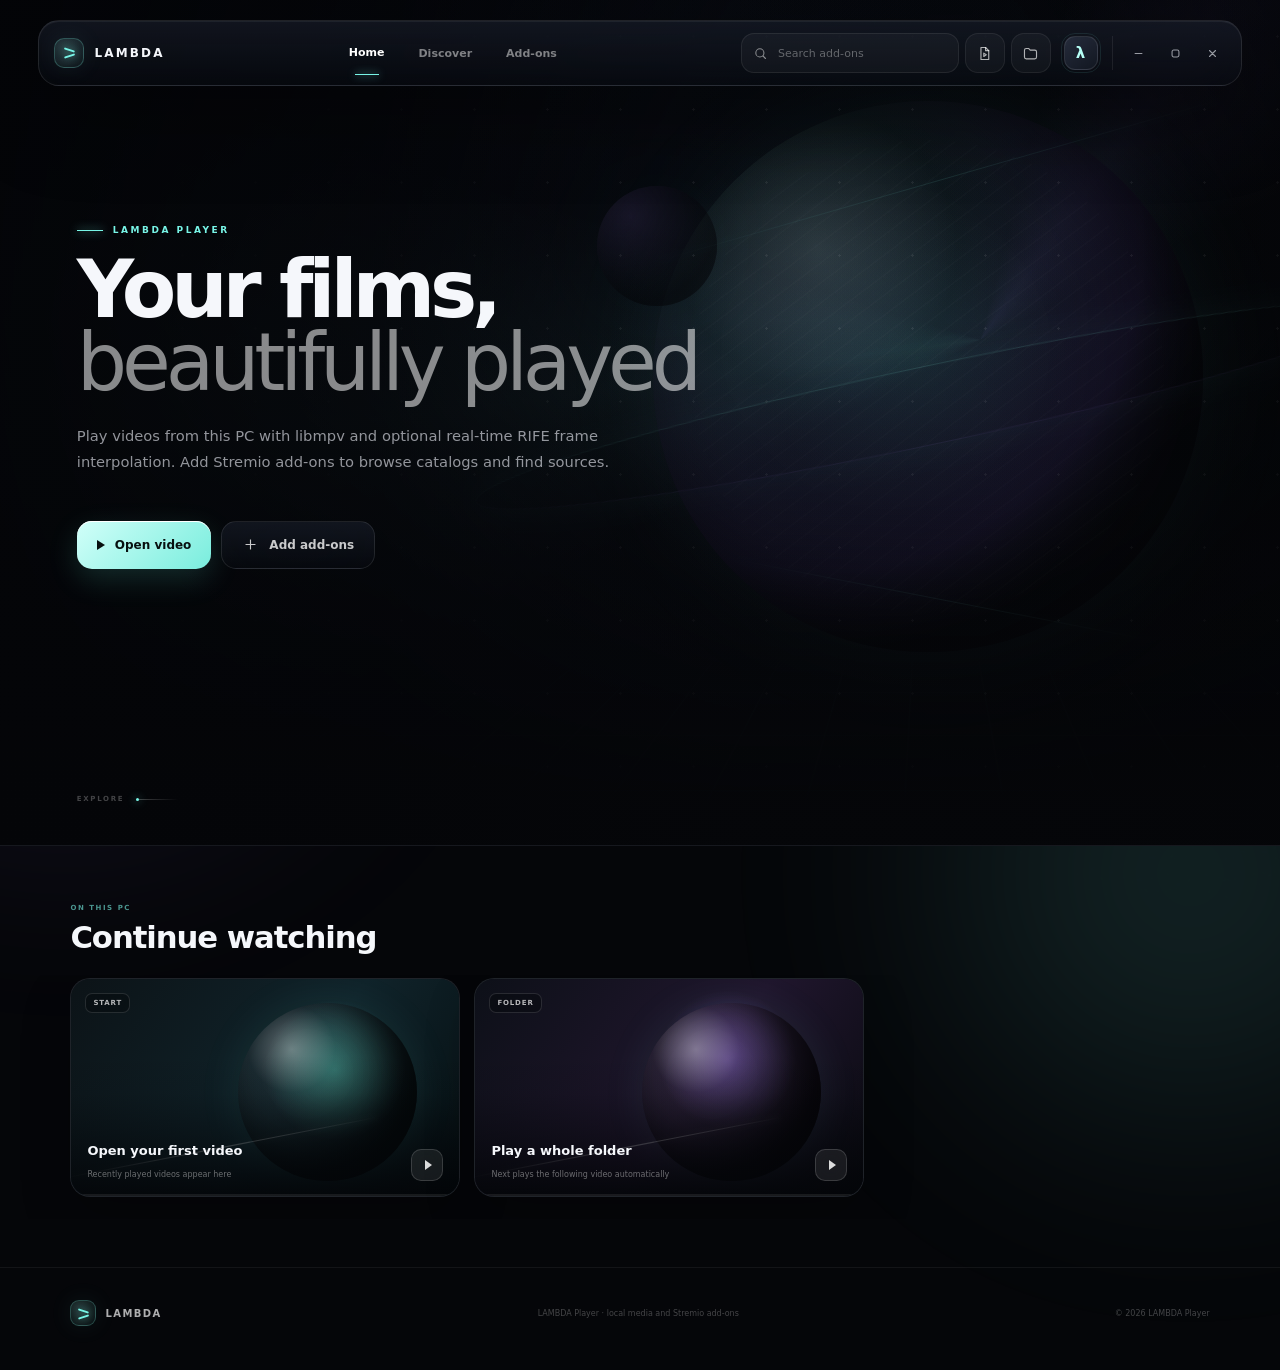
==== commit 7211ba08: "Vui add-on views: Home rows, Discover, Search, Details, Sources, Add-ons Home replaces the decorativ" ====
--- a/resources/vui/index.html
+++ b/resources/vui/index.html
@@ -4,8 +4,9 @@
   <meta charset="UTF-8" />
   <meta name="viewport" content="width=device-width, initial-scale=1.0" />
   <meta name="theme-color" content="#050609" />
-  <title>LAMBDA Player — Discover</title>
+  <title>LAMBDA Player</title>
   <link rel="stylesheet" href="./home.css" />
+  <link rel="stylesheet" href="./addons.css" />
   <link rel="stylesheet" href="./window.css" />
 </head>
 <body>
@@ -15,21 +16,24 @@
 
   <header class="nav-shell" data-drag>
     <nav class="nav glass">
-      <a class="brand" href="#top" aria-label="Back to top" title="Back to top">
+      <a class="brand" href="#home" data-view-link="home" aria-label="Home" title="Home">
         <span class="brand-mark"><i></i><i></i></span>
         <span>LAMBDA</span>
       </a>
 
       <div class="nav-links" aria-label="Primary navigation">
-        <a class="active" href="#">Home</a>
-        <a href="#trending">Discover</a>
-        <a href="#collections">Collections</a>
-        <a href="#new">New</a>
+        <a class="active" href="#home" data-view-link="home">Home</a>
+        <a href="#discover" data-view-link="discover">Discover</a>
+        <a href="#addons" data-view-link="addons">Add-ons</a>
       </div>
 
       <div class="nav-actions">
-        <button class="round-button search-button" data-action="open" aria-label="Open video" title="Open a video (Ctrl+O)">
-          <svg viewBox="0 0 24 24"><circle cx="11" cy="11" r="6.5"/><path d="m16 16 4 4"/></svg>
+        <form class="nav-search" role="search" autocomplete="off">
+          <svg viewBox="0 0 24 24" aria-hidden="true"><circle cx="11" cy="11" r="6.5"/><path d="m16 16 4 4"/></svg>
+          <input type="search" name="q" placeholder="Search add-ons" aria-label="Search your add-on catalogs" spellcheck="false" />
+        </form>
+        <button class="round-button" data-action="open" aria-label="Open video" title="Open a video from this PC (Ctrl+O)">
+          <svg viewBox="0 0 24 24"><path d="M7 3.5h6.5L18 8v12.5H7z"/><path d="M13.5 3.5V8H18"/><path d="m11 11.5 3.5 2.3-3.5 2.3z"/></svg>
         </button>
         <button class="round-button" data-action="folder" aria-label="Open folder" title="Play a folder of videos">
           <svg viewBox="0 0 24 24"><path d="M3.5 7.5A2.5 2.5 0 0 1 6 5h3.6l2 2.2H18a2.5 2.5 0 0 1 2.5 2.5v7.3A2.5 2.5 0 0 1 18 19.5H6A2.5 2.5 0 0 1 3.5 17z"/></svg>
@@ -43,7 +47,8 @@
     </nav>
   </header>
 
-  <main>
+  <!-- Home -->
+  <main class="view" data-view="home">
     <section class="hero" id="top">
       <div class="hero-art" aria-hidden="true">
         <div class="planet planet-main"></div>
@@ -53,41 +58,35 @@
         <div class="hero-beam beam-b"></div>
         <div class="star-field"></div>
       </div>
-
+      <div class="hero-backdrop" aria-hidden="true"></div>
       <div class="hero-vignette"></div>
 
       <div class="hero-content">
-        <div class="hero-kicker"><span></span> LAMBDA ORIGINAL</div>
-        <h1>Beyond the<br><em>Synthetic Horizon</em></h1>
-        <p>A signal from the edge of mapped space changes everything. Drift deeper into a world where memory, machine and light begin to merge.</p>
-
-        <div class="meta">
-          <span class="match">98% Match</span>
-          <span>2026</span>
-          <span class="rating">16+</span>
-          <span>1h 58m</span>
-          <span class="quality">4K</span>
-          <span class="quality">HDR</span>
-        </div>
+        <div class="hero-kicker"><span></span> <b class="hero-kicker-text">LAMBDA PLAYER</b></div>
+        <h1 class="hero-title">Your films,<br><em>beautifully played</em></h1>
+        <img class="hero-logo" alt="" hidden />
+        <p class="hero-description">Play videos from this PC with libmpv and optional real-time RIFE frame interpolation. Add Stremio add-ons to browse catalogs and find sources.</p>
+
+        <div class="meta hero-meta"></div>
 
         <div class="hero-actions">
-          <a class="primary-cta" href="./player.html" data-action="resume">
+          <a class="primary-cta" href="#" data-action="resume">
             <span class="play-glyph"></span>
-            <span class="primary-cta-label">Play</span>
+            <span class="primary-cta-label">Open video</span>
           </a>
-          <a class="secondary-cta glass" href="#featured">
-            <svg viewBox="0 0 24 24"><circle cx="12" cy="12" r="9"/><path d="M12 10v6m0-9v.2"/></svg>
-            More info
+          <a class="secondary-cta glass" href="#addons" data-hero-secondary>
+            <svg viewBox="0 0 24 24"><path d="M12 5v14M5 12h14"/></svg>
+            <span class="secondary-cta-label">Add add-ons</span>
           </a>
         </div>
       </div>
 
-      <div class="hero-index glass" aria-label="Featured selection">
+      <div class="hero-index glass" aria-hidden="true" hidden>
         <span class="index-number">01</span>
         <div class="index-line"><i></i></div>
         <div>
-          <small>FEATURED</small>
-          <strong>SYNTHETIC HORIZON</strong>
+          <small class="hero-index-kicker">FEATURED</small>
+          <strong class="hero-index-title"></strong>
         </div>
       </div>
 
@@ -97,165 +96,181 @@
       </div>
     </section>
 
-    <section class="content-stage" id="featured">
+    <section class="content-stage" id="continue">
       <div class="section-head">
         <div>
-          <span class="eyebrow">RESUME YOUR JOURNEY</span>
+          <span class="eyebrow">ON THIS PC</span>
           <h2>Continue watching</h2>
         </div>
-        <a href="#trending">View all <span>↗</span></a>
-      </div>
-
-      <div class="rail continue-rail">
-        <a class="wide-card theme-cyan" href="./player.html">
-          <div class="card-art"><span class="sphere"></span><span class="slash"></span></div>
-          <div class="card-shade"></div>
-          <span class="card-badge">S1 · E4</span>
-          <div class="wide-info">
-            <div><strong>Neon Fields</strong><span>31 min left</span></div>
-            <span class="mini-play"></span>
-          </div>
-          <div class="progress"><i style="width:68%"></i></div>
-        </a>
-
-        <a class="wide-card theme-violet" href="./player.html">
-          <div class="card-art"><span class="sphere"></span><span class="slash"></span></div>
-          <div class="card-shade"></div>
-          <span class="card-badge">S2 · E1</span>
-          <div class="wide-info">
-            <div><strong>Afterlight</strong><span>42 min left</span></div>
-            <span class="mini-play"></span>
-          </div>
-          <div class="progress"><i style="width:44%"></i></div>
-        </a>
-
-        <a class="wide-card theme-blue" href="./player.html">
-          <div class="card-art"><span class="sphere"></span><span class="slash"></span></div>
-          <div class="card-shade"></div>
-          <span class="card-badge">FILM</span>
-          <div class="wide-info">
-            <div><strong>Signal Zero</strong><span>1h 12m left</span></div>
-            <span class="mini-play"></span>
-          </div>
-          <div class="progress"><i style="width:29%"></i></div>
-        </a>
-      </div>
-    </section>
-
-    <section class="content-stage" id="trending">
+      </div>
+      <div class="rail continue-rail"></div>
+    </section>
+
+    <div class="addon-rows"></div>
+
+    <section class="content-stage addons-empty" hidden>
+      <div class="empty-card glass">
+        <div class="empty-icon" aria-hidden="true"><span class="brand-mark"><i></i><i></i></span></div>
+        <div class="empty-copy">
+          <span class="eyebrow">STREMIO ADD-ONS</span>
+          <h2>Bring catalogs, details and sources into LAMBDA</h2>
+          <p>LAMBDA Player works with Stremio add-ons. Install an add-on by its manifest URL, import your existing Stremio add-ons, or start with Stremio's official Cinemeta and OpenSubtitles add-ons.</p>
+          <div class="empty-actions">
+            <button type="button" class="pill-btn primary" data-install-defaults>Install Cinemeta + OpenSubtitles</button>
+            <a class="pill-btn" href="#addons" data-view-link="addons">Add an add-on URL</a>
+          </div>
+        </div>
+      </div>
+    </section>
+  </main>
+
+  <!-- Discover -->
+  <main class="view page-view" data-view="discover" hidden>
+    <section class="page-head">
+      <span class="eyebrow">DISCOVER</span>
+      <h1>Browse your add-ons</h1>
+    </section>
+    <section class="discover-filters">
+      <div class="chip-row discover-types" role="tablist" aria-label="Type"></div>
+      <div class="chip-row discover-catalogs" aria-label="Catalog"></div>
+      <div class="discover-extra"></div>
+    </section>
+    <section class="discover-grid meta-grid"></section>
+    <div class="grid-status discover-status"></div>
+    <div class="grid-sentinel discover-sentinel"></div>
+  </main>
+
+  <!-- Search -->
+  <main class="view page-view" data-view="search" hidden>
+    <section class="page-head">
+      <span class="eyebrow">SEARCH</span>
+      <h1 class="search-title">Search</h1>
+    </section>
+    <div class="search-rows"></div>
+    <div class="grid-status search-status"></div>
+  </main>
+
+  <!-- Details -->
+  <main class="view details-view" data-view="details" hidden>
+    <div class="details-backdrop" aria-hidden="true"></div>
+    <div class="details-shade" aria-hidden="true"></div>
+    <section class="details-body">
+      <button type="button" class="back-btn glass" data-back aria-label="Back" title="Back (Esc)">
+        <svg viewBox="0 0 24 24"><path d="M15 5 8 12l7 7"/></svg><span>Back</span>
+      </button>
+      <div class="details-grid">
+        <div class="details-info">
+          <div class="details-poster" aria-hidden="true"></div>
+          <div class="details-text">
+            <span class="eyebrow details-kicker"></span>
+            <img class="details-logo" alt="" hidden />
+            <h1 class="details-title"></h1>
+            <div class="meta details-meta"></div>
+            <p class="details-description"></p>
+            <div class="details-genres"></div>
+            <div class="details-actions"></div>
+            <div class="details-state"></div>
+          </div>
+        </div>
+        <aside class="details-side">
+          <div class="episodes-panel" hidden>
+            <div class="panel-head">
+              <strong>Episodes</strong>
+              <div class="season-select"></div>
+            </div>
+            <div class="episode-list"></div>
+          </div>
+          <div class="sources-panel glass" hidden>
+            <div class="panel-head">
+              <div>
+                <span class="eyebrow">SOURCES</span>
+                <strong class="sources-title">Streams</strong>
+              </div>
+              <button type="button" class="icon-btn sources-refresh" title="Ask the add-ons again" aria-label="Refresh sources">↻</button>
+            </div>
+            <div class="chip-row sources-filter"></div>
+            <div class="sources-list"></div>
+          </div>
+        </aside>
+      </div>
+    </section>
+  </main>
+
+  <!-- Add-ons -->
+  <main class="view page-view" data-view="addons" hidden>
+    <section class="page-head">
+      <span class="eyebrow">STREMIO ADD-ONS</span>
+      <h1>Add-ons</h1>
+      <p class="page-lede">LAMBDA Player talks to Stremio add-ons exactly like Stremio does: catalogs, details, streams and subtitles come from the add-ons you install here, in this order.</p>
+    </section>
+
+    <section class="addon-install glass">
+      <form class="install-form" autocomplete="off">
+        <input type="text" name="url" placeholder="Paste an add-on URL (https://…/manifest.json or stremio://…)" spellcheck="false" aria-label="Add-on manifest URL" />
+        <button type="submit" class="pill-btn primary">Install</button>
+      </form>
+      <div class="install-actions">
+        <button type="button" class="pill-btn" data-install-defaults>Install Cinemeta + OpenSubtitles</button>
+        <button type="button" class="pill-btn" data-import-file>Import collection…</button>
+        <button type="button" class="pill-btn" data-import-paste>Paste collection</button>
+        <button type="button" class="pill-btn" data-export>Export</button>
+        <button type="button" class="pill-btn" data-refresh-all>Refresh all</button>
+      </div>
+      <div class="install-feedback" aria-live="polite"></div>
+      <div class="paste-box" hidden>
+        <textarea spellcheck="false" placeholder="Paste a Stremio add-on collection (JSON exported by Stremio, Debrify, LAMBDA…) or a list of manifest URLs, one per line."></textarea>
+        <div class="paste-actions">
+          <button type="button" class="pill-btn primary" data-import-text>Import</button>
+          <button type="button" class="pill-btn" data-import-cancel>Cancel</button>
+        </div>
+      </div>
+    </section>
+
+    <section class="server-card glass">
+      <div class="server-status">
+        <i class="status-dot"></i>
+        <div>
+          <strong class="server-title">Stremio streaming server</strong>
+          <small class="server-detail">Needed for torrent, YouTube and archive streams. It comes with Stremio desktop and Stremio Service.</small>
+        </div>
+      </div>
+      <form class="server-form" autocomplete="off">
+        <input type="text" name="server" spellcheck="false" aria-label="Streaming server URL" />
+        <button type="submit" class="pill-btn">Check</button>
+      </form>
+    </section>
+
+    <section class="content-stage installed-section">
       <div class="section-head">
         <div>
-          <span class="eyebrow">WHAT EVERYONE IS WATCHING</span>
-          <h2>Trending now</h2>
-        </div>
-        <div class="rail-controls" data-rail=".poster-rail"><button type="button" data-dir="-1" aria-label="Scroll left" title="Scroll left">←</button><button type="button" data-dir="1" aria-label="Scroll right" title="Scroll right">→</button></div>
-      </div>
-
-      <div class="rail poster-rail">
-        <a class="poster-card poster-a" href="./player.html">
-          <span class="rank">01</span>
-          <div class="poster-visual"><i></i></div>
-          <div class="poster-overlay">
-            <span class="pill">SCI-FI</span>
-            <strong>Orbital</strong>
-            <small>2026 · 1h 46m</small>
-          </div>
-        </a>
-        <a class="poster-card poster-b" href="./player.html">
-          <span class="rank">02</span>
-          <div class="poster-visual"><i></i></div>
-          <div class="poster-overlay">
-            <span class="pill">THRILLER</span>
-            <strong>Vector</strong>
-            <small>2026 · 8 Episodes</small>
-          </div>
-        </a>
-        <a class="poster-card poster-c" href="./player.html">
-          <span class="rank">03</span>
-          <div class="poster-visual"><i></i></div>
-          <div class="poster-overlay">
-            <span class="pill">DRAMA</span>
-            <strong>Solace</strong>
-            <small>2025 · 2h 08m</small>
-          </div>
-        </a>
-        <a class="poster-card poster-d" href="./player.html">
-          <span class="rank">04</span>
-          <div class="poster-visual"><i></i></div>
-          <div class="poster-overlay">
-            <span class="pill">MYSTERY</span>
-            <strong>Ghost Signal</strong>
-            <small>2026 · 6 Episodes</small>
-          </div>
-        </a>
-        <a class="poster-card poster-e" href="./player.html">
-          <span class="rank">05</span>
-          <div class="poster-visual"><i></i></div>
-          <div class="poster-overlay">
-            <span class="pill">ACTION</span>
-            <strong>Velocity</strong>
-            <small>2025 · 1h 51m</small>
-          </div>
-        </a>
-      </div>
-    </section>
-
-    <section class="content-stage" id="collections">
+          <span class="eyebrow">IN REQUEST ORDER</span>
+          <h2>Installed</h2>
+        </div>
+      </div>
+      <div class="addon-list"></div>
+    </section>
+
+    <section class="content-stage addon-catalogs-section" hidden>
       <div class="section-head">
         <div>
-          <span class="eyebrow">CURATED FOR LATE NIGHTS</span>
-          <h2>Worlds beyond</h2>
-        </div>
-        <a href="#new">Explore collection <span>↗</span></a>
-      </div>
-
-      <div class="collection-grid">
-        <a class="collection-card collection-main" href="./player.html">
-          <div class="collection-art"></div>
-          <div class="collection-copy">
-            <span class="collection-no">V/01</span>
-            <h3>Dreams<br>of Europa</h3>
-            <p>12 films · Science fiction</p>
-            <span class="arrow-orb">↗</span>
-          </div>
-        </a>
-        <a class="collection-card collection-mini collection-two" href="./player.html">
-          <div class="collection-art"></div>
-          <div class="collection-copy"><span>V/02</span><h3>Electric<br>Memory</h3><p>8 films</p></div>
-        </a>
-        <a class="collection-card collection-mini collection-three" href="./player.html">
-          <div class="collection-art"></div>
-          <div class="collection-copy"><span>V/03</span><h3>Dark<br>Oceans</h3><p>10 films</p></div>
-        </a>
-      </div>
-    </section>
-
-    <section class="content-stage" id="new">
-      <div class="section-head">
-        <div>
-          <span class="eyebrow">JUST ADDED TO VUI</span>
-          <h2>Fresh transmissions</h2>
-        </div>
-        <div class="live-chip"><i></i> UPDATED NOW</div>
-      </div>
-
-      <div class="rail landscape-rail">
-        <a class="landscape-card land-a" href="./player.html"><div class="land-art"></div><div class="land-copy"><span>FILM · 2026</span><strong>Continuum</strong></div></a>
-        <a class="landscape-card land-b" href="./player.html"><div class="land-art"></div><div class="land-copy"><span>SERIES · 2026</span><strong>Glass City</strong></div></a>
-        <a class="landscape-card land-c" href="./player.html"><div class="land-art"></div><div class="land-copy"><span>FILM · 2025</span><strong>Still Light</strong></div></a>
-        <a class="landscape-card land-d" href="./player.html"><div class="land-art"></div><div class="land-copy"><span>SERIES · 2026</span><strong>The Divide</strong></div></a>
-      </div>
+          <span class="eyebrow">FROM YOUR ADD-ONS</span>
+          <h2>Discover add-ons</h2>
+        </div>
+        <div class="chip-row addon-catalog-tabs"></div>
+      </div>
+      <div class="addon-catalog-list"></div>
     </section>
   </main>
 
   <script src="qrc:///qtwebchannel/qwebchannel.js"></script>
   <script src="./window.js"></script>
+  <script src="./stremio.js"></script>
   <script src="./home.js"></script>
 
   <footer>
     <div class="footer-brand"><span class="brand-mark"><i></i><i></i></span><strong>LAMBDA</strong></div>
-    <p>LAMBDA Player · local media</p>
+    <p>LAMBDA Player · local media and Stremio add-ons</p>
     <span>© 2026 LAMBDA Player</span>
   </footer>
 </body>
-</html>+</html>
--- a/resources/vui/addons.css
+++ b/resources/vui/addons.css
@@ -0,0 +1,251 @@
+/* LAMBDA Player — Stremio add-on views (Home rows, Discover, Search, Details,
+   Sources, Add-ons). Built on home.css tokens and components. */
+
+main.view[hidden]{display:none!important}
+.page-view{position:relative;z-index:10;min-height:100vh;padding:122px 0 70px}
+.page-head{padding:0 clamp(22px,5.5vw,88px);margin-bottom:26px}
+.page-head .eyebrow,.eyebrow{display:block;color:rgba(120,245,231,.6);font-size:7px;font-weight:800;letter-spacing:.22em;margin-bottom:7px}
+.page-head h1{margin:0;font-size:clamp(30px,3.6vw,54px);letter-spacing:-.05em;line-height:1}
+.page-lede{max-width:720px;margin:14px 0 0;color:rgba(241,244,252,.55);font-size:12px;line-height:1.7}
+
+/* Nav search */
+.nav-search{position:relative;display:flex;align-items:center;height:40px;width:clamp(150px,17vw,250px);padding:0 12px 0 34px;border-radius:13px;border:1px solid rgba(255,255,255,.08);background:rgba(255,255,255,.035);transition:border-color .25s var(--ease),background .25s var(--ease),width .35s var(--ease)}
+.nav-search:focus-within{border-color:rgba(120,245,231,.35);background:rgba(255,255,255,.06);width:clamp(190px,24vw,320px)}
+.nav-search svg{position:absolute;left:11px;width:15px;height:15px;fill:none;stroke:rgba(255,255,255,.5);stroke-width:1.7;stroke-linecap:round}
+.nav-search input{width:100%;background:transparent;border:0;outline:0;color:#fff;font:inherit;font-size:11px}
+.nav-search input::placeholder{color:rgba(255,255,255,.34)}
+.nav-search input::-webkit-search-cancel-button{filter:invert(1) opacity(.5)}
+
+/* Buttons shared by the new views */
+.pill-btn{height:34px;padding:0 14px;border-radius:11px;border:1px solid rgba(255,255,255,.1);background:rgba(255,255,255,.05);color:rgba(255,255,255,.82);font-size:10px;font-weight:600;cursor:pointer;display:inline-flex;align-items:center;justify-content:center;gap:6px;white-space:nowrap;transition:background .2s var(--ease),border-color .2s var(--ease),transform .2s var(--ease),color .2s}
+.pill-btn:hover{color:#fff;background:rgba(255,255,255,.09);border-color:rgba(255,255,255,.18)}
+.pill-btn:active{transform:scale(.97)}
+.pill-btn:disabled{opacity:.4;cursor:default;transform:none}
+.pill-btn.primary{color:#07100f;background:linear-gradient(135deg,#d1fff9,#79eddd);border-color:#b6fff6}
+.pill-btn.primary:hover{filter:brightness(1.05)}
+.pill-btn.danger{color:#ffb3c1;border-color:rgba(255,120,150,.25)}
+.pill-btn.danger[data-confirm="1"]{color:#1a0409;background:#ff8fa6;border-color:#ff8fa6}
+.pill-btn[hidden]{display:none}
+.icon-btn{width:30px;height:30px;border-radius:9px;border:1px solid rgba(255,255,255,.1);background:rgba(255,255,255,.04);color:rgba(255,255,255,.75);cursor:pointer;font-size:13px;display:inline-grid;place-items:center;transition:.2s var(--ease)}
+.icon-btn:hover{color:#fff;background:rgba(255,255,255,.09)}
+.icon-btn:disabled{opacity:.25;cursor:default}
+
+.chip-row{display:flex;flex-wrap:wrap;gap:8px}
+.chip{height:32px;padding:0 13px;border-radius:11px;border:1px solid rgba(255,255,255,.08);background:rgba(255,255,255,.035);color:rgba(255,255,255,.62);font-size:10px;font-weight:600;cursor:pointer;display:inline-flex;align-items:center;gap:7px;transition:.22s var(--ease)}
+.chip:hover{color:#fff;border-color:rgba(255,255,255,.16);background:rgba(255,255,255,.07)}
+.chip.selected{color:#07100f;background:linear-gradient(135deg,#d1fff9,#79eddd);border-color:#b6fff6}
+.chip small{font-size:8px;font-weight:600;opacity:.55}
+.chip.selected small{opacity:.7}
+
+/* Hero with an add-on title */
+.hero-backdrop{position:absolute;inset:0;background-size:cover;background-position:center 22%;opacity:0;transform:scale(1.04);transition:opacity .8s var(--ease),transform 1.4s var(--ease)}
+.hero.featured .hero-backdrop{opacity:.62;transform:none}
+.hero.featured .hero-art{opacity:.25}
+.hero.featured .hero-vignette{background:linear-gradient(90deg,rgba(4,5,8,.97) 0%,rgba(4,5,8,.8) 34%,rgba(4,5,8,.25) 72%,rgba(4,5,8,.05)),linear-gradient(180deg,rgba(5,6,9,.25),transparent 30%,transparent 62%,var(--bg))}
+.hero-kicker b{font-weight:800}
+.hero-logo{display:block;max-width:min(430px,70%);max-height:150px;object-fit:contain;object-position:left bottom;margin:4px 0 6px;filter:drop-shadow(0 8px 30px rgba(0,0,0,.5))}
+.hero-logo[hidden],.hero-title[hidden],.hero-description[hidden]{display:none}
+.hero.featured .hero-title{font-size:clamp(40px,5vw,78px)}
+.hero-index[hidden]{display:none}
+.hero-index-title{max-width:220px;overflow:hidden;text-overflow:ellipsis;white-space:nowrap}
+
+/* Meta cards (posters) */
+.meta-rail{gap:12px;min-height:120px}
+.meta-card{position:relative;flex:0 0 clamp(150px,12.5vw,196px);aspect-ratio:2/3;border-radius:18px;overflow:hidden;border:1px solid rgba(255,255,255,.08);background:#0c1017;cursor:pointer;transition:transform .45s var(--ease),border-color .3s,box-shadow .45s var(--ease);display:block;color:inherit}
+.meta-card.shape-landscape{flex-basis:clamp(250px,21vw,330px);aspect-ratio:16/9}
+.meta-card.shape-square{flex-basis:clamp(170px,14vw,220px);aspect-ratio:1}
+.meta-card:hover{transform:translateY(-9px) scale(1.03);border-color:rgba(255,255,255,.18);box-shadow:0 30px 60px rgba(0,0,0,.45)}
+.meta-card:active{transition-duration:.12s;transform:translateY(-4px) scale(.992)}
+.meta-art{position:absolute;inset:0;overflow:hidden;background:radial-gradient(circle at 60% 30%,hsla(var(--hue,170),80%,62%,.32),transparent 45%),linear-gradient(160deg,hsl(var(--hue,170),30%,12%),#07090d)}
+.meta-art img{position:absolute;inset:0;width:100%;height:100%;object-fit:cover;transition:transform .6s var(--ease)}
+.meta-card:hover .meta-art img{transform:scale(1.06)}
+.meta-initials{position:absolute;left:50%;top:42%;transform:translate(-50%,-50%);font-size:34px;font-weight:700;letter-spacing:-.04em;color:rgba(255,255,255,.2);display:none}
+.no-image .meta-initials,.meta-art.no-image .meta-initials{display:block}
+.meta-shade{position:absolute;inset:0;background:linear-gradient(180deg,transparent 45%,rgba(3,4,6,.28) 60%,rgba(3,4,6,.95));opacity:.92;transition:opacity .3s}
+.meta-info{position:absolute;left:12px;right:12px;bottom:11px;z-index:2}
+.meta-info strong{display:block;font-size:12px;letter-spacing:-.01em;line-height:1.25;max-height:2.5em;overflow:hidden}
+.meta-info small{display:block;margin-top:4px;color:rgba(255,255,255,.45);font-size:8px}
+.meta-rating{position:absolute;z-index:2;right:9px;top:9px;padding:3px 6px;border-radius:7px;background:rgba(5,7,10,.62);border:1px solid rgba(255,255,255,.12);color:var(--cyan2);font-size:8px;font-weight:700;backdrop-filter:blur(10px)}
+.meta-card.skeleton{cursor:default;pointer-events:none}
+.meta-card.skeleton .meta-art{background:linear-gradient(100deg,rgba(255,255,255,.03) 20%,rgba(255,255,255,.07) 40%,rgba(255,255,255,.03) 60%);background-size:300% 100%;animation:shimmer 1.6s linear infinite}
+@keyframes shimmer{to{background-position:-150% 0}}
+.row-error{display:flex;align-items:center;gap:12px;min-height:90px;padding:0 4px;color:rgba(255,180,190,.75);font-size:11px}
+.addon-row[hidden]{display:none}
+.addon-row .section-head .eyebrow{max-width:70vw;overflow:hidden;text-overflow:ellipsis;white-space:nowrap}
+
+/* Empty states */
+.empty-card{display:flex;align-items:center;gap:28px;margin:0 clamp(22px,5.5vw,88px);padding:30px 34px;border-radius:26px}
+.empty-card.compact{padding:22px 26px}
+.empty-icon .brand-mark{width:64px;height:64px;border-radius:20px}
+.empty-icon .brand-mark i{width:24px;height:2px}
+.empty-copy h2{margin:0 0 8px;font-size:clamp(20px,2.2vw,30px);letter-spacing:-.035em}
+.empty-copy p{margin:0;max-width:640px;color:rgba(241,244,252,.55);font-size:12px;line-height:1.7}
+.empty-actions{display:flex;flex-wrap:wrap;gap:8px;margin-top:18px}
+.list-empty,.grid-status,.sources-empty{color:rgba(255,255,255,.45);font-size:11px;padding:14px 0}
+.grid-status{display:flex;align-items:center;gap:14px;padding:18px clamp(22px,5.5vw,88px)}
+.grid-status:empty{display:none}
+
+/* Discover */
+.discover-filters{display:flex;flex-direction:column;gap:12px;padding:0 clamp(22px,5.5vw,88px);margin-bottom:28px}
+.discover-catalogs .chip{height:36px}
+.discover-extra{display:flex;flex-wrap:wrap;gap:10px}
+.extra-select{display:inline-flex;align-items:center;gap:8px;height:34px;padding:0 4px 0 12px;border-radius:11px;border:1px solid rgba(255,255,255,.08);background:rgba(255,255,255,.035);color:rgba(255,255,255,.5);font-size:9px;font-weight:700;letter-spacing:.06em}
+.extra-select select{height:28px;min-width:110px;border:0;border-radius:8px;background:#121722;color:#fff;font:inherit;font-size:10px;padding:0 8px;outline:0;cursor:pointer}
+.meta-grid{display:grid;grid-template-columns:repeat(auto-fill,minmax(clamp(140px,11.5vw,180px),1fr));gap:18px 14px;padding:0 clamp(22px,5.5vw,88px)}
+.meta-grid .meta-card{flex:none;width:100%}
+.meta-grid .meta-card.shape-landscape{grid-column:span 2}
+.grid-sentinel{height:1px}
+
+/* Search */
+.search-rows .addon-row{padding-top:34px}
+.search-rows .addon-row:first-child{padding-top:0}
+
+/* Details */
+.details-view{position:relative;min-height:100vh}
+.details-backdrop{position:fixed;inset:0;z-index:0;background-size:cover;background-position:center 20%;opacity:.5;transform:scale(1.02)}
+.details-shade{position:fixed;inset:0;z-index:1;background:linear-gradient(90deg,rgba(4,5,8,.97),rgba(4,5,8,.82) 42%,rgba(4,5,8,.55)),linear-gradient(180deg,rgba(5,6,9,.3),rgba(5,6,9,.75) 70%,var(--bg))}
+.details-body{position:relative;z-index:10;padding:112px clamp(22px,5.5vw,88px) 70px}
+.back-btn{display:inline-flex;align-items:center;gap:6px;height:36px;padding:0 13px 0 9px;border-radius:12px;color:rgba(255,255,255,.8);font-size:10px;font-weight:600;cursor:pointer;margin-bottom:26px;transition:.2s var(--ease)}
+.back-btn:hover{color:#fff;transform:translateX(-2px)}
+.back-btn svg{width:16px;height:16px;fill:none;stroke:currentColor;stroke-width:1.8;stroke-linecap:round;stroke-linejoin:round}
+.details-grid{display:grid;grid-template-columns:minmax(0,1fr) minmax(360px,520px);gap:clamp(24px,3.5vw,54px);align-items:start}
+.details-info{display:flex;gap:28px;align-items:flex-start}
+.details-poster{position:relative;flex:0 0 clamp(150px,13vw,210px);aspect-ratio:2/3;border-radius:20px;overflow:hidden;border:1px solid rgba(255,255,255,.1);background:radial-gradient(circle at 60% 30%,hsla(var(--hue,170),80%,62%,.32),transparent 45%),linear-gradient(160deg,hsl(var(--hue,170),30%,12%),#07090d);box-shadow:0 30px 70px rgba(0,0,0,.5)}
+.details-poster img{width:100%;height:100%;object-fit:cover;display:block}
+.details-text{min-width:0}
+.details-kicker{margin-bottom:12px}
+.details-logo{display:block;max-width:min(420px,100%);max-height:130px;object-fit:contain;object-position:left bottom;margin-bottom:14px}
+.details-logo[hidden],.details-title[hidden]{display:none}
+.details-title{margin:0 0 14px;font-size:clamp(34px,4vw,62px);line-height:.98;letter-spacing:-.055em}
+.details-meta{margin-bottom:16px}
+.details-description{max-width:680px;margin:0 0 16px;color:rgba(241,244,252,.7);font-size:13px;line-height:1.75}
+.details-genres{display:flex;flex-wrap:wrap;gap:6px;margin-bottom:22px}
+.genre-pill{padding:5px 9px;border-radius:8px;border:1px solid rgba(255,255,255,.1);background:rgba(255,255,255,.04);color:rgba(255,255,255,.62);font-size:9px}
+.details-actions{display:flex;flex-wrap:wrap;gap:10px}
+.details-actions .primary-cta,.details-actions .secondary-cta{height:44px;border:0;font:inherit;font-size:11px;font-weight:700}
+.details-actions .secondary-cta{border:1px solid var(--line)}
+.details-state{margin-top:16px;font-size:11px;color:rgba(255,255,255,.5)}
+.details-state.error{color:#ffb3c1}
+.details-state.loading::before{content:"";display:inline-block;width:10px;height:10px;margin-right:8px;border-radius:50%;border:2px solid rgba(120,245,231,.25);border-top-color:var(--cyan);animation:spin .8s linear infinite;vertical-align:-1px}
+@keyframes spin{to{transform:rotate(360deg)}}
+.details-side{display:flex;flex-direction:column;gap:18px}
+.panel-head{display:flex;align-items:center;justify-content:space-between;gap:12px;margin-bottom:12px}
+.panel-head strong{font-size:15px;letter-spacing:-.02em}
+.episodes-panel[hidden],.sources-panel[hidden]{display:none}
+.season-select{display:flex;flex-wrap:wrap;gap:6px;justify-content:flex-end}
+.season-select .chip{height:28px;padding:0 10px;font-size:9px}
+.episode-list{display:flex;flex-direction:column;gap:8px;max-height:min(62vh,640px);overflow-y:auto;padding-right:4px;scrollbar-width:thin}
+.episode{display:flex;gap:12px;align-items:flex-start;width:100%;padding:8px;border-radius:14px;border:1px solid transparent;background:rgba(10,13,19,.55);color:inherit;text-align:left;cursor:pointer;font:inherit;transition:.2s var(--ease)}
+.episode:hover{background:rgba(255,255,255,.06);border-color:rgba(255,255,255,.08)}
+.episode.selected{border-color:rgba(120,245,231,.4);background:rgba(120,245,231,.07)}
+.episode-thumb{position:relative;flex:0 0 132px;aspect-ratio:16/9;border-radius:10px;overflow:hidden;background:radial-gradient(circle at 60% 30%,hsla(var(--hue,170),80%,62%,.28),transparent 50%),linear-gradient(160deg,hsl(var(--hue,170),30%,12%),#07090d)}
+.episode-thumb img{width:100%;height:100%;object-fit:cover;display:block}
+.episode-number{position:absolute;left:7px;bottom:6px;padding:2px 5px;border-radius:5px;background:rgba(0,0,0,.6);font-size:8px;font-weight:700}
+.episode-copy{min-width:0}
+.episode-copy strong{display:block;font-size:11px;line-height:1.35}
+.episode-copy small{display:block;margin-top:3px;color:rgba(255,255,255,.4);font-size:8px}
+.episode-copy small.upcoming{color:var(--cyan)}
+.episode-copy p{margin:5px 0 0;color:rgba(255,255,255,.5);font-size:9px;line-height:1.5;display:-webkit-box;-webkit-line-clamp:2;-webkit-box-orient:vertical;overflow:hidden}
+
+/* Sources */
+.sources-panel{padding:18px;border-radius:22px}
+.sources-title{display:block;max-width:380px;overflow:hidden;text-overflow:ellipsis;white-space:nowrap}
+.sources-filter{margin-bottom:10px}
+.sources-filter:empty{display:none}
+.sources-list{display:flex;flex-direction:column;gap:14px;max-height:min(68vh,760px);overflow-y:auto;padding-right:4px;scrollbar-width:thin}
+.source-group{display:flex;flex-direction:column;gap:7px}
+.source-head{display:flex;align-items:center;gap:8px;padding:0 2px}
+.source-head strong{font-size:11px}
+.source-state{margin-left:auto;color:rgba(255,255,255,.4);font-size:9px}
+.source-state.loading::before{content:"";display:inline-block;width:8px;height:8px;margin-right:6px;border-radius:50%;border:2px solid rgba(120,245,231,.25);border-top-color:var(--cyan);animation:spin .8s linear infinite;vertical-align:-1px}
+.source-state.error{color:#ffb3c1;max-width:230px;overflow:hidden;text-overflow:ellipsis;white-space:nowrap}
+.source-state.muted{opacity:.7}
+.stream-card{display:grid;grid-template-columns:minmax(78px,108px) minmax(0,1fr);gap:12px;width:100%;padding:11px 12px;border-radius:14px;border:1px solid rgba(255,255,255,.07);background:rgba(255,255,255,.035);color:inherit;text-align:left;font:inherit;cursor:pointer;transition:.2s var(--ease);position:relative}
+.stream-card:hover{border-color:rgba(120,245,231,.32);background:rgba(120,245,231,.06);transform:translateX(2px)}
+.stream-card.busy{border-color:var(--cyan);pointer-events:none}
+.stream-card.busy::after{content:"Opening…";position:absolute;right:12px;top:10px;color:var(--cyan);font-size:9px;font-weight:700}
+.stream-name{white-space:pre-line;font-size:10px;font-weight:700;line-height:1.35;color:#fff;word-break:break-word}
+.stream-body{min-width:0}
+.stream-desc{white-space:pre-line;font-size:9.5px;line-height:1.5;color:rgba(255,255,255,.62);word-break:break-word;max-height:7.5em;overflow:hidden}
+.stream-badges{display:flex;flex-wrap:wrap;gap:5px;margin-top:7px}
+.badge{padding:2px 6px;border-radius:6px;border:1px solid rgba(255,255,255,.1);color:rgba(255,255,255,.6);font-size:8px;font-weight:600;max-width:100%;overflow:hidden;text-overflow:ellipsis;white-space:nowrap}
+.badge.kind-url{color:var(--cyan2);border-color:rgba(120,245,231,.28)}
+.badge.kind-torrent,.badge.kind-magnet{color:#d9c6ff;border-color:rgba(167,136,255,.3)}
+.badge.server-missing{color:#ffcc8a;border-color:rgba(255,190,110,.35)}
+.badge.server-ok{color:var(--cyan2)}
+.badge.filename{max-width:260px}
+
+/* Add-ons page */
+.addon-install{margin:0 clamp(22px,5.5vw,88px) 18px;padding:18px;border-radius:22px}
+.install-form,.server-form{display:flex;gap:8px}
+.install-form input,.server-form input,.paste-box textarea{flex:1;min-width:0;height:42px;padding:0 14px;border-radius:13px;border:1px solid rgba(255,255,255,.1);background:rgba(4,6,10,.55);color:#fff;font:inherit;font-size:11px;outline:0;transition:border-color .2s}
+.install-form input:focus,.server-form input:focus,.paste-box textarea:focus{border-color:rgba(120,245,231,.4)}
+.install-form .pill-btn{height:42px;padding:0 20px}
+.install-actions{display:flex;flex-wrap:wrap;gap:8px;margin-top:12px}
+.install-feedback{display:flex;align-items:center;gap:10px;margin-top:10px;font-size:11px;color:rgba(255,255,255,.6)}
+.install-feedback:empty{display:none}
+.install-feedback.ok{color:var(--cyan2)}
+.install-feedback.error{color:#ffb3c1}
+.install-feedback.config{color:#ffd9a0}
+.paste-box{margin-top:12px}
+.paste-box[hidden]{display:none}
+.paste-box textarea{width:100%;height:130px;padding:12px 14px;resize:vertical;font-family:ui-monospace,Consolas,monospace;font-size:10px;line-height:1.5}
+.paste-actions{display:flex;gap:8px;margin-top:8px}
+.server-card{display:flex;align-items:center;justify-content:space-between;gap:18px;flex-wrap:wrap;margin:0 clamp(22px,5.5vw,88px) 10px;padding:16px 18px;border-radius:20px}
+.server-status{display:flex;align-items:center;gap:12px;min-width:0;flex:1}
+.server-status strong{display:block;font-size:12px}
+.server-status small{display:block;margin-top:3px;color:rgba(255,255,255,.45);font-size:9.5px;line-height:1.5}
+.status-dot{flex:0 0 9px;height:9px;border-radius:50%;background:#ffb36b;box-shadow:0 0 10px rgba(255,179,107,.6)}
+.server-card.online .status-dot{background:var(--cyan);box-shadow:0 0 10px var(--cyan)}
+.server-form{flex:0 1 380px}
+.server-form input{height:36px}
+.server-form .pill-btn{height:36px}
+.installed-section{padding-top:36px}
+.addon-list,.addon-catalog-list{display:flex;flex-direction:column;gap:10px;padding:0 clamp(22px,5.5vw,88px)}
+.addon-card{display:grid;grid-template-columns:52px minmax(0,1fr) auto;gap:16px;align-items:center;padding:14px 16px;border-radius:18px;transition:border-color .2s,opacity .2s,transform .2s var(--ease)}
+.addon-card.disabled{opacity:.52}
+.addon-card.dragging{opacity:.35}
+.addon-card.drop-target{border-color:rgba(120,245,231,.5)}
+.addon-logo{position:relative;width:52px;height:52px;border-radius:15px;overflow:hidden;display:grid;place-items:center;background:linear-gradient(145deg,hsl(var(--hue,170),35%,18%),#07090d);border:1px solid rgba(255,255,255,.1)}
+.addon-logo img{position:absolute;inset:0;width:100%;height:100%;object-fit:contain;padding:6px;background:#0b0e14}
+.addon-logo span{font-size:15px;font-weight:700;color:rgba(255,255,255,.55);display:none}
+.addon-logo.no-image span{display:block}
+.addon-body{min-width:0}
+.addon-title{display:flex;align-items:baseline;gap:9px;flex-wrap:wrap}
+.addon-title strong{font-size:13px}
+.addon-title small{color:rgba(255,255,255,.38);font-size:9px}
+.addon-desc{margin:4px 0 0;color:rgba(255,255,255,.52);font-size:10px;line-height:1.5;display:-webkit-box;-webkit-line-clamp:2;-webkit-box-orient:vertical;overflow:hidden}
+.addon-caps{display:flex;flex-wrap:wrap;gap:5px;margin-top:8px}
+.cap{padding:2px 7px;border-radius:6px;background:rgba(255,255,255,.04);border:1px solid rgba(255,255,255,.08);color:rgba(255,255,255,.62);font-size:8px;font-weight:600}
+.cap-catalog,.cap-meta,.cap-stream,.cap-subtitles,.cap-addon_catalog{color:var(--cyan2);border-color:rgba(120,245,231,.22);background:rgba(120,245,231,.06)}
+.cap.type{color:rgba(255,255,255,.5)}
+.cap.flag{color:#d9c6ff;border-color:rgba(167,136,255,.25)}
+.addon-error{margin-top:6px;color:#ffb3c1;font-size:9px}
+.addon-controls{display:flex;align-items:center;gap:10px;flex-wrap:wrap;justify-content:flex-end}
+.addon-actions{display:flex;gap:6px;flex-wrap:wrap;justify-content:flex-end}
+.order-btns{display:flex;gap:4px}
+.installed-label{color:var(--cyan2);font-size:10px;font-weight:700}
+.switch{position:relative;display:inline-block;width:38px;height:22px;cursor:pointer}
+.switch input{position:absolute;opacity:0;width:0;height:0}
+.switch i{position:absolute;inset:0;border-radius:11px;background:rgba(255,255,255,.12);border:1px solid rgba(255,255,255,.12);transition:.25s var(--ease)}
+.switch i::after{content:"";position:absolute;left:3px;top:3px;width:14px;height:14px;border-radius:50%;background:#fff;transition:.25s var(--ease)}
+.switch input:checked+i{background:linear-gradient(135deg,#79eddd,#5ad3c6);border-color:#b6fff6}
+.switch input:checked+i::after{transform:translateX(16px);background:#07100f}
+.addon-catalogs-section[hidden]{display:none}
+.addon-catalogs-section .section-head{align-items:center}
+.addon-card.compact{grid-template-columns:44px minmax(0,1fr) auto;padding:11px 14px}
+.addon-card.compact .addon-logo{width:44px;height:44px;border-radius:13px}
+
+@media (max-width:1100px){
+  .details-grid{grid-template-columns:1fr}
+  .details-info{flex-direction:column}
+  .details-poster{flex-basis:auto;width:150px}
+}
+@media (max-width:760px){
+  .nav-links a:nth-child(3){display:inline-block}
+  .nav-search{width:120px}
+  .nav-search:focus-within{width:170px}
+  .addon-card{grid-template-columns:44px minmax(0,1fr)}
+  .addon-controls{grid-column:1 / -1;justify-content:flex-start}
+  .empty-card{flex-direction:column;align-items:flex-start}
+}
